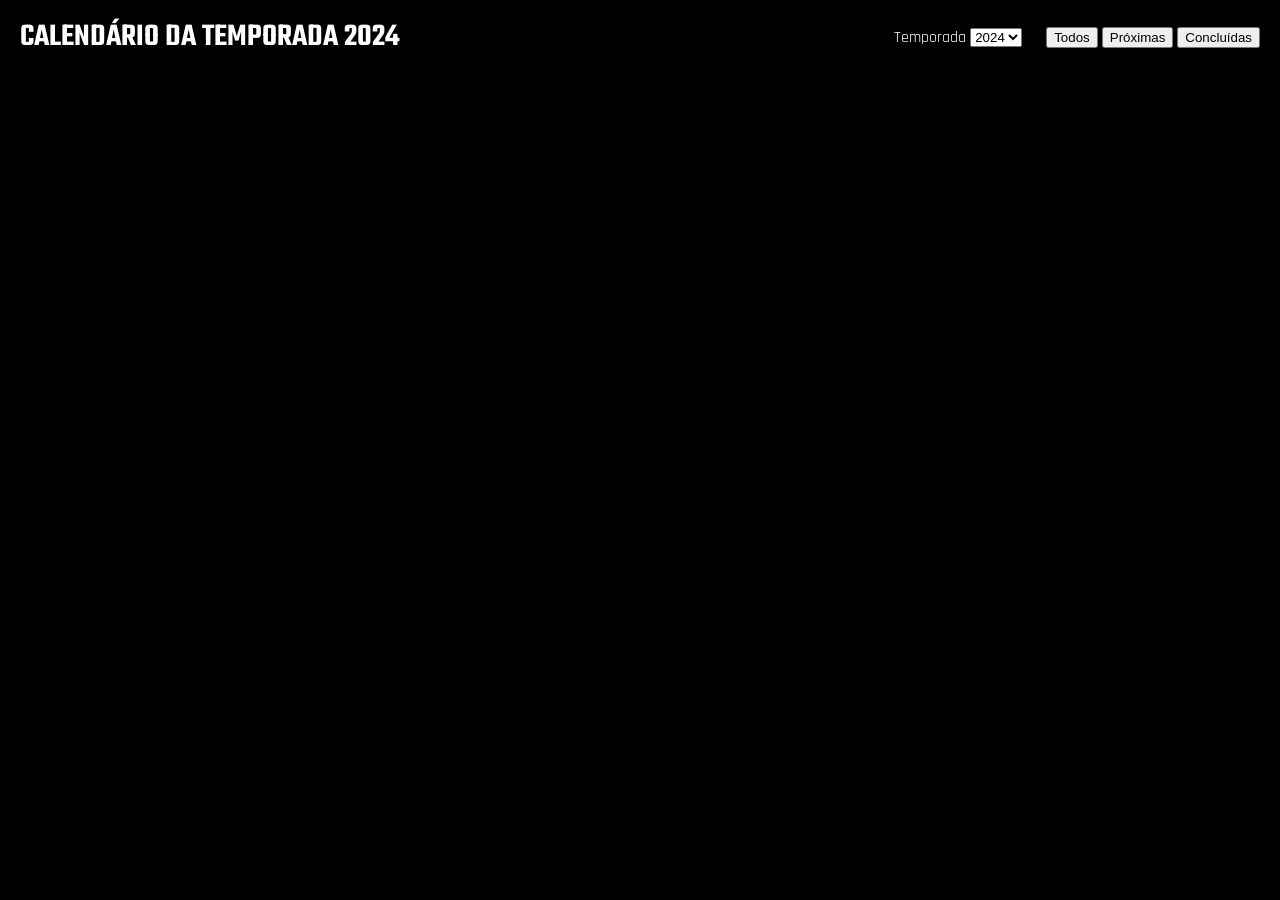
==== calendario.html @ 2d4ad7ca "adding calendar" ====
<!doctype html>
<html lang="pt-BR">
  <head>
    <meta charset="UTF-8" />
    <meta name="viewport" content="width=device-width, initial-scale=1.0" />
    <title>Calendário | Dashboard Fórmula 1</title>
    <link rel="stylesheet" href="style.css" />
  </head>

  <body>
    <main class="calendar-page">
      <header class="calendar-controls">
        <h1>Calendário da temporada <span>2024</span></h1>

        <div class="season-control">
          <label for="season-select">Temporada</label>

          <select id="season-select" name="season">
            <option value="2024">2024</option>
          </select>
        </div>

        <div class="calendar-filters" role="group" aria-label="Filtrar corridas">
          <button type="button" class="is-active" data-filter="all" aria-pressed="true">Todos</button>
          <button type="button" data-filter="upcoming" aria-pressed="false">Próximas</button>
          <button type="button" data-filter="completed" aria-pressed="false">Concluídas</button>
        </div>
      </header>
    </main>
  </body>
</html>
---- style.css ----
@import url('https://fonts.googleapis.com/css2?family=Rajdhani:wght@400;500;600;700&family=Teko:wght@500;600;700&display=swap');

*,
*::before,
*::after {
    box-sizing: border-box;
}

body {
    background-color: black;
    color: white;
    margin: 0;
    font-family: "Rajdhani", sans-serif;
}

.header {
    display: flex;

    align-items: center;
    min-height: 64px;
    padding: 8px 20px;
    border-bottom: 1px solid #24272d;
   
}

.menu-toggle {
    display: none;
    width: 44px;
    height: 44px;
    padding: 0;
    border: none;
    background: transparent;
    color: white;
    font-size: 28px;
    cursor: pointer;
}

.logo {
    width: 150px;
}

.menu  {
    display: flex;
    gap: 32px;
    margin-left: 60px;
    align-items: center;
}

.menu a {
    text-decoration: none;
    font-weight: 600;
    font-size: 20px;
    color: white;
}

.menu a:hover,
.menu .active {
    color: red;
}

.dashboard {
    display: grid;
    grid-template-columns: minmax(0, 7fr) minmax(0, 3fr);
    
    grid-template-areas: 
    "driver race"
    "performance standings"
    "recent-races quote";

    max-width: 1700px;
    margin: 20px auto;
    gap: 20px;
    align-items: start;
}


.driver {
    position: relative;
    grid-area: driver;

    display: grid;
    grid-template-columns: 
        minmax(0, 1fr)
        minmax(0, 1.2fr)
        minmax(240px, 0.6fr);
    grid-template-areas: 
        "photo summary team"
        "photo stats   team";
    gap: 20px;
    align-items: start;

    min-width: 0; 
    min-height: 400px;
    overflow: hidden;

    border-radius: 10px;
    border: 1px solid red;
}

.team {
    color: #afb4be;
    letter-spacing: 4px;
}

.driver h1 {
     margin: 0;
    line-height: .9;
}

.driver-name {
   
    font-size: 40px;
}

.driver-portrait {
    grid-area: photo;
    
    position: relative;
    align-self: stretch;
    min-width: 0;
    overflow: hidden;
}

.driver-photo {
   position: absolute;
   inset: 0;

   width: 100%;
   height: 100%;
   
   object-fit: cover;
   object-position: center top;
    
}

.driver-summary {
    grid-area: summary;
    min-width: 0;
    container-type: inline-size;
}

.driver-surname  {
    font-size: clamp(1rem, 15cqi, 4rem);
    overflow-wrap: anywhere;
    color: #ff1e2d;

}

.driver-info{
    display: flex;
    flex-direction: row;
    font-size: 13px;
    font-weight: bold;
    align-items: center;
    gap: 8px;
}

.pipe {
    color: #555555;
    font-size: 25px;
}


.driver-info img {
    width: 40px;
   
}

.driver-phrase {
    font-size: 13px;
    color: #9CA0A8;
}

/* Estrutura dos cards de estatísticas criada com auxílio de IA
   e posteriormente estudada e adaptada durante o desenvolvimento. */

/* Distribui os quatro cards em colunas com a mesma largura. */
.driver-stats {
   grid-area: stats;

   display: grid;
   grid-template-columns: repeat(4, minmax(0, 1fr));
   gap: 8px;

   min-width: 0;
   margin: 0;
}

.driver-stat {
    padding: 12px 8px 10px;
    border: 1px solid #24272d;
    border-radius: 6px;
    background: linear-gradient(145deg, #0c1218, #040608);
    text-align: center;
}

.driver-stat dt {
    color: #afb4be;
    font-size: 12px;
    font-weight: 600;
    line-height: 1;
}

/* Empilha o ícone e o número no centro de cada card. */
.driver-stat dd {
    display: flex;
    flex-direction: column;
    align-items: center;
    gap: 6px;
    margin: 8px 0 0;
    color: #f5f6f8;
    font-family: "Teko", sans-serif;
    font-size: 30px;
    font-weight: 600;
    line-height: 1;
}

.stat-icon {
    display: block;
    width: 24px;
    height: 24px;
}

.driver > .team-info {
    grid-area: team;
    min-width: 0;

    display: grid;
    gap: 16px;

    width: 100%;
    max-width: 250px;
    justify-self: center;
}

.team-logo {
    height: auto;
    width: 100%;

    border-bottom: 1px solid red;
    padding-bottom: 12px;
    
}

.team-name {
    font-size: 13px;
    display: grid;
    grid-template-columns: repeat(2, minmax(0, 1fr));
    align-items: start;
    gap: 20px 12px;
    
    justify-content: center;
}

.team-name p {
    color: lightgray;
}

.team-name p,
.team-name span {
    
    margin: 0;

}

.team-name span {
    text-align: right;
}

.driver,
.next-race {
    margin: 0;
}

.next-race {
    grid-area: race;
    
    border: 1px solid red;
    border-radius: 10px;
    
    height: 400px;
}

.next-race h1 {
    font-size: 20px;
    margin-left: 10px;
}

.next-race a {
    margin-right: 10px;
    
    color: #ff1e2d;
    text-decoration: none;
    font-weight: 500;
}

.next-race-header {
    display: grid;
    grid-template-columns: 1fr auto;
    align-items: center; 
}

.race-img {
    position: relative;
    height: 160px;
    overflow: hidden;
}

.race-img img {
    width: 100%;
    height: 100%;
    object-fit: cover;
}

.race-date {
    position: absolute;
    top: 16px;
    left: 16px;
    width: 56px;
    height: 60px;
    
    background-color: #eeeaf5;
    color: #101018;
    border-radius: 6px;

    display: flex;
    flex-direction: column;
    align-items: center;
    justify-content: center;
    gap: 2px;

    font-weight: 700;
    line-height: 1;
}

.race-day {
    font-size: 28px;
}

.race-month {
    font-size: 16px;
}

.race-info {
    position: absolute;
    left: 16px;
    right: 16px;
    bottom: 16px;
    
    text-shadow: 0 2px 4px rgba(0, 0, 0, 0.8);
}

.race-info h2 {
    margin: 0;
    font-size: 20px;
    font-weight: 700;
}

.race-info p {
    margin: 4px 0 0;
    font-size: 14px;
}

.race-countdown {
    padding: 20px 16px;
}

.countdown-title {
   margin: 0 0 10px;
   font-size: 14px;
}

.countdown-grid {
    display: grid;
    grid-template-columns: repeat(4, 1fr);
}

.countdown-item {
    display: flex;
    flex-direction: column;
    align-items: center;
    gap: 4px;
}

.countdown-item + .countdown-item {
    border-left: 2px solid #24272d;
}

.countdown-number {
    font-size: 28px;
    font-weight: 700;
    line-height: 1;
}

.countdown-unit {
    font-size: 12px;
    color: #afb4be;
}

.race-details-button {
    width: 100%;
    margin-top: 20px;
    padding: 12px;

    border: none;
    border-radius: 6px;
    background-color: #ed0b1b;

    

    cursor: pointer;
}

.race-details-button a {
    color: white;
    
    font-family: inherit;
    font-size: 12px;
    font-weight: 700;
}

.race-details-button:hover {
    background-color: #c90917;
}

.race-details-button:focus-visible {
    outline: 2px solid white;
    outline-offset: 5px;
}

.performance {
    grid-area: performance;
    
    margin: 0;
    
    width: auto;
    min-height: 200px;
    padding: 20px;

    border: 1px solid red;
    border-radius: 10px;
}

.performance h2 {
    margin: 0;
    font-size: 20px;
    font-weight: 700;
}

.chart-container {
    position: relative;
    flex: 1;
    min-width: 0;
    height: 130px;
    
}

.performance-content {
    display: flex;
    align-items: center;
    gap: 24px;
    margin-top: 20px;
}

.points-efficiency {
    width: 140px;
    flex-shrink: 0;
    text-align: center;
}

.points-efficiency strong {
    font-size: 28px;
}

.points-efficiency p {
    font-size: 14px;
    margin: 12px 0;
    color: #afb4be
}

.efficiency-ring {
    width: 110px;
    height: 110px;
    margin: 0 auto;
    border-radius: 50%;

    background: conic-gradient(
        #159b85 0% 87%,
        #173c36 87% 100%
    );

    display: flex;
    align-items: center;
    justify-content: center;
}

.efficiency-ring strong {
    width: 90px;
    height: 90px;
    border-radius: 50%;
    background-color: black;
    
    display: flex;
    align-items: center;
    justify-content: center;
}

.standings {
    grid-area: standings;
    min-width: 0;
    padding: 16px;
    border: 1px solid red;
    border-radius: 10px;
}

.standings h2 {
    margin: 0 0 14px;
    font-size: 20px;
}

.standings-table {
    width: 100%;
    border-collapse: collapse;
    font-size: 14px;
}

.standings-table th,
.standings-table td {
    padding: 8px 6px;
    text-align: left;
}

.standings-table th:first-child,
.standings-table td:first-child {
    text-align: center;
    width: 50px;
}

.standings-table th:last-child,
.standings-table td:last-child {
    text-align: right;
    width: 70px;
}

.standings-table caption {
    position: absolute;
    width: 1px;
    height: 1px;
    padding: 0;
    margin: -1px;
    overflow: hidden;
    clip: rect(0, 0, 0, 0);
    white-space: nowrap;
    border: 0;
}

.standings-table tbody tr + tr {
    border-top: 1px solid #1f1f1f;
}

.standings-table tbody tr {
    transition: background-color 0.2s ease;
}

.standings-table tbody tr:hover {
    background-color: #151515;
}

.standings-table tbody th {
    font-weight: 600;
}

.standings-table tbody td:nth-child(3) {
    color: #a8a8a8;
}

.standings-table tbody td:last-child {
    font-weight: 700;
}

.standings-table thead th {
    padding-bottom: 10px;
    border-bottom: 1px solid #3a3a3a;
    font-size: 12px;
    font-weight: 600;
    color: #b5b5b5;
    text-transform: uppercase;
    letter-spacing: 0.5px;
}

.recent-races {
    grid-area: recent-races;
    padding: 20px;
    border: 1px solid red;
    border-radius: 10px;
}

.recent-races-header {
    display: flex;
    align-items: center;
    justify-content: space-between;
    gap: 16px;
    margin-bottom: 16px;
}

.recent-races-header h2 {
    margin: 0;
    font-size: 20px;
}

.recent-races-header a {
    color: #ff1e2d;
    text-decoration: none;
    font-weight: 600;
    font-size: 14px;
}

.recent-races-list {
    display: grid;
    grid-template-columns: repeat(4, minmax(0, 1fr));
    gap: 16px;
}

.race-card {
    min-width: 0;
    overflow: hidden;

    border: 1px solid #24272d;
    border-radius: 8px;
    background-color: #080808;
}

.race-card > img {
    width: 100%;
    height: 160px;
    object-fit: cover;
}

.race-card-content {
    padding: 14px 12px 12px;
}

.race-round {
    margin-bottom: 8px;

    color: #afb4be;
    font-size: 12px;
    font-weight: 600;
}

.race-card-title {
    display: flex;
    align-items: center;
    gap: 9px;
}

.race-card-title img {
    width: 24px;
    height: 16px;
    object-fit: cover;
}

.race-card-title h3 {
    margin: 0;
    font-size: 16px;
}

.race-card-content > p {
    margin: 6px 0 12px;
    color: #afb4be;
    font-size: 13px;
}

.race-card-footer {
    display: flex;
    align-items: center;
    justify-content: space-between;
    margin-top: 12px;
}

.race-card-footer strong {
    display: inline-flex;
    align-items: center;
    justify-content: center;
    
    min-width: 36px;
    height: 28px;

    padding: 0 8px;

    border: 1px solid #ff1e2d;
    border-radius: 4px;

    font-size: 14px;
    font-weight: 700;
}

.quote {
    display: flex;
    
    grid-area: quote;
    min-height: 280px;
    padding: 24px;

    align-items: flex-end;

    border: 1px solid red;
    border-radius: 10px;

    background:
        linear-gradient(
            rgba(0, 0, 0, 0.25),
            rgba(0, 0, 0, 0.85)
        ),
        url("assets/imagens/quote-bg.png") 70% 20% / cover no-repeat;
    
    overflow: hidden;

}

.quote-content {
    max-width: 320px;
}

.quote-mark {
    width: 28px;
    height: auto;
    margin-bottom: 6px;
}

.quote-content p {
    margin: 8px 0 16px;
    font-size: 24px;
    font-weight: 600;
    line-height: 1.25;
}

.quote-content strong {
    color: #afb4be;
    font-size: 14px;
    letter-spacing: 1px;
}

.footer {
    display: flex;
    align-items: center;
    flex-wrap: wrap;
    gap: 24px;

    max-width: 1700px;
    margin: 20px auto;
    padding: 24px 20px;

    border-top: 1px solid #24272d;
}

.footer-brand {
    display: flex;
    align-items: center;
    gap: 16px;
}

.footer-brand img {
    width: 90px;
}

.footer-brand div {
    display: flex;
    flex-direction: column;
}

.footer-brand strong {
    font-size: 14px;
}

.footer-brand span {
    color: #afb4be;
    font-size: 12px;
}

.footer-tagline {
    margin: 0;
    margin-left: auto;

    color: #afb4be;
    font-size: 16px;
    font-weight: 600;
}

.calendar-page {
    max-width: 1700px;
    margin: 20px auto;
    padding: 0 20px;
}

.calendar-controls {
    display: grid;
    grid-template-columns: minmax(0, 1fr) auto auto;
    align-items: center;
    gap: 24px;
}

.calendar-controls h1 {
    margin: 0;
    font-family: "Teko", sans-serif;
    font-size: 32px;
    font-weight: 600;
    line-height: 1.1;
    text-transform: uppercase;
}


@media (max-width: 1400px) {
      .dashboard{
        grid-template-columns: minmax(0,1fr);

        grid-template-areas:
         "driver"
         "race"
         "performance"
         "standings"
         "recent-races";

         margin: 12px;
         gap: 16px;
    }

    .quote {
        display: none;
    }
}

@media (min-width: 1101px) {
    .driver-info {
        font-size: 16px;
    }
    
    .driver-phrase {
        font-size: 16px;
        line-height: 1.5;
        margin-top: 12px;
    }

    .team-name {
        font-size: 15px;
        line-height: 1.4;
    }

    .driver > .team-info {
        padding: 16px;
    }
}

@media (max-width: 1100px) {

    .driver {
        grid-template-columns: minmax(0, 1fr) minmax(0,1fr);

        grid-template-areas: 
            "photo summary"
            "stats stats"
            "team team";
    }
    
    .driver > .team-info {
        max-width: none;
        grid-template-columns: minmax(0, 1fr) minmax(0, 2fr);
        align-items: center;
        padding: 12px;
        border-top: 1px solid #24272d;
    }

    .team-logo {
        max-width: 160px;
        justify-self: center;
        border-bottom: none;
        padding-bottom: 0;
    }

    .team-name {
        min-width: 0;
        gap: 12px 8px;
    }

    .header {
        display: grid;
        grid-template-columns: 44px minmax(0, 1fr) 44px;
        
        gap: 8px;
        padding: 8px 12px;
    }

    .menu-toggle {
        display: grid;
        place-items: center;
    }

    .header .logo {
        justify-self: center;
        max-width: 100%;
        height: auto;
    }

    .menu {
        display: none;
        grid-column: 1 / -1;
        margin-left: 0;
        padding: 12px 0;
        flex-direction: column;
        align-items: stretch;
        gap: 4px;
    }

    .menu.is-open {
        display: flex;
    }

    .menu a {
        padding: 12px;
    }

    .recent-races-list {
        display: grid;
        grid-template-columns: repeat(2, minmax(0, 1fr));
        gap: 16px;
    }
}

@media (max-width: 600px) {
     .driver-stats {
        position: relative;
        z-index: 2;
        margin-top: -24px;
        padding: 0 12px;
    }
    
    .next-race {
        height: auto;
    }

    .performance-content {
        flex-direction: column;
        align-items: stretch;
    }

    .chart-container {
        flex: none;
        width: 100%;
        height: 180px;
    }

    .points-efficiency {
        display: flex;
        width: 100%;
        align-items: center;
        justify-content: center;
        gap: 16px;
    }

    .points-efficiency p {
        max-width: 160px;
        margin: 0;
        text-align: left;
    }

    .efficiency-ring {
        flex-shrink: 0;
        margin: 0;
    }

    .recent-races-list {
        grid-template-columns: 1fr;
    }

    .recent-races {
        padding: 12px;
    }

    .race-card > img {
        height: 140px;
    }

    .footer-tagline {
        flex-basis: 100%;
        margin-left: 0;
}
    
}
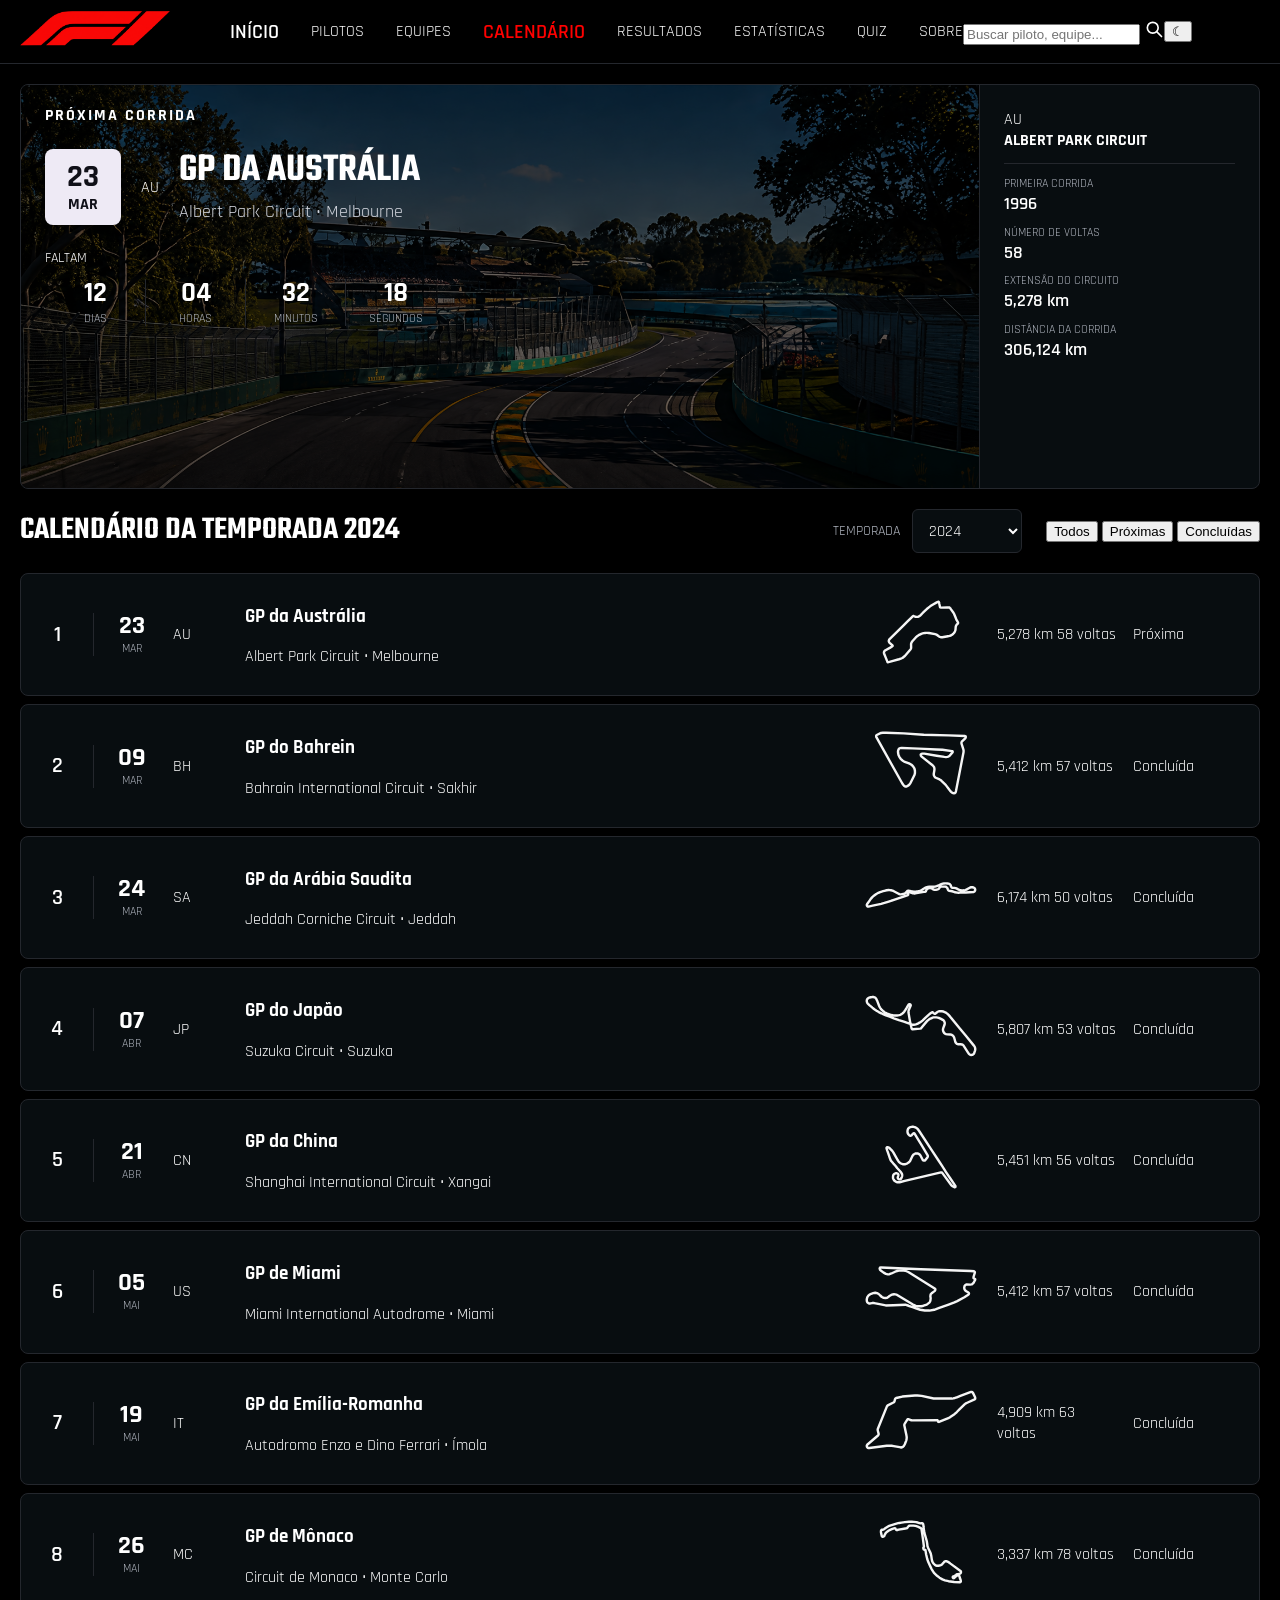
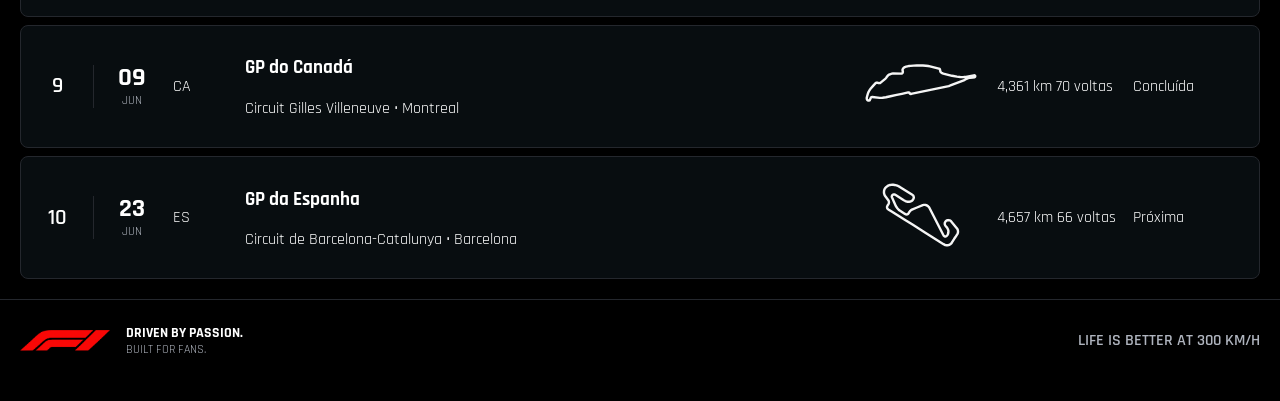
==== commit 3d00f3e5: "improving calendar" ====
--- a/calendario.html
+++ b/calendario.html
@@ -8,9 +8,43 @@
   </head>
 
   <body>
+    <header class="header">
+      <button class="menu-toggle" type="button" aria-label="Abrir menu" aria-expanded="false" aria-controls="main-menu">
+        <span aria-hidden="true">☰</span>
+      </button>
+
+      <a class="brand-link" href="index.html" aria-label="Página inicial">
+        <img class="logo" src="assets/imagens/f1-logo-vermelha.png" alt="Fórmula 1" />
+      </a>
+
+      <nav class="menu" id="main-menu" aria-label="Navegação principal">
+        <a href="index.html">INÍCIO</a>
+        <span class="menu-placeholder" aria-disabled="true">PILOTOS</span>
+        <span class="menu-placeholder" aria-disabled="true">EQUIPES</span>
+        <a href="calendario.html" class="active" aria-current="page">CALENDÁRIO</a>
+        <span class="menu-placeholder" aria-disabled="true">RESULTADOS</span>
+        <span class="menu-placeholder" aria-disabled="true">ESTATÍSTICAS</span>
+        <span class="menu-placeholder" aria-disabled="true">QUIZ</span>
+        <span class="menu-placeholder" aria-disabled="true">SOBRE</span>
+      </nav>
+
+      <!-- Busca e tema serão conectados na etapa de JavaScript. -->
+      <div class="header-search">
+        <input type="search" id="site-search" name="q" placeholder="Buscar piloto, equipe..." aria-label="Buscar piloto ou equipe" />
+        <svg class="header-search-icon" xmlns="http://www.w3.org/2000/svg" width="20" height="20" viewBox="0 0 24 24" fill="none" aria-hidden="true" focusable="false">
+          <circle cx="10.5" cy="10.5" r="6.5" stroke="currentColor" stroke-width="2" />
+          <path d="M15.5 15.5L21 21" stroke="currentColor" stroke-width="2" stroke-linecap="round" />
+        </svg>
+      </div>
+
+      <button class="theme-toggle" type="button" aria-label="Alternar tema" aria-pressed="false">
+        <span aria-hidden="true">&#9790;</span>
+      </button>
+    </header>
+
     <main class="calendar-page">
       <header class="calendar-controls">
-        <h1>Calendário da temporada <span>2024</span></h1>
+        <h1>Calendário <span class="calendar-title-prefix">da temporada</span> <span class="calendar-title-year">2024</span></h1>
 
         <div class="season-control">
           <label for="season-select">Temporada</label>
@@ -26,6 +60,382 @@
           <button type="button" data-filter="completed" aria-pressed="false">Concluídas</button>
         </div>
       </header>
+
+      <section class="calendar-next-race" aria-labelledby="next-race-title">
+        <h2 id="next-race-title">Próxima corrida</h2>
+
+        <div class="calendar-next-race-content">
+          <img
+            class="calendar-race-image"
+            src="assets/imagens/gp-australia.png"
+            alt="Circuito de Albert Park, em Melbourne"
+          />
+
+          <div class="calendar-race-summary">
+            <div class="calendar-race-heading">
+              <div class="calendar-race-date">
+                <span class="calendar-race-day">23</span>
+                <span class="calendar-race-month">MAR</span>
+              </div>
+
+              <span class="calendar-race-flag" role="img" aria-label="Austrália">AU</span>
+
+              <div class="calendar-race-info">
+                <h3>GP da Austrália</h3>
+                <p>Albert Park Circuit • Melbourne</p>
+              </div>
+            </div>
+
+            <div class="calendar-countdown">
+              <p class="calendar-countdown-title">Faltam</p>
+
+              <div class="calendar-countdown-grid">
+                <div class="calendar-countdown-item">
+                  <span class="calendar-countdown-number" data-unit="days">12</span>
+                  <span class="calendar-countdown-unit">Dias</span>
+                </div>
+
+                <div class="calendar-countdown-item">
+                  <span class="calendar-countdown-number" data-unit="hours">04</span>
+                  <span class="calendar-countdown-unit">Horas</span>
+                </div>
+
+                <div class="calendar-countdown-item">
+                  <span class="calendar-countdown-number" data-unit="minutes">32</span>
+                  <span class="calendar-countdown-unit">Minutos</span>
+                </div>
+
+                <div class="calendar-countdown-item">
+                  <span class="calendar-countdown-number" data-unit="seconds">18</span>
+                  <span class="calendar-countdown-unit">Segundos</span>
+                </div>
+              </div>
+            </div>
+          </div>
+
+          <img class="calendar-featured-track" src="assets/tracks/australia-albert-park.svg" alt="Traçado do circuito de Albert Park" width="220" height="132" />
+        </div>
+
+        <div class="calendar-circuit-info">
+          <div class="calendar-circuit-heading">
+            <span class="calendar-circuit-flag" role="img" aria-label="Austrália">AU</span>
+            <h3>Albert Park Circuit</h3>
+          </div>
+
+          <dl class="calendar-circuit-stats">
+            <div>
+              <dt>Primeira corrida</dt>
+              <dd>1996</dd>
+            </div>
+
+            <div>
+              <dt>Número de voltas</dt>
+              <dd>58</dd>
+            </div>
+
+            <div>
+              <dt>Extensão do circuito</dt>
+              <dd>5,278 km</dd>
+            </div>
+
+            <div>
+              <dt>Distância da corrida</dt>
+              <dd>306,124 km</dd>
+            </div>
+          </dl>
+        </div>
+      </section>
+
+      <!-- Dados demonstrativos do layout: datas e estados ainda serão validados. -->
+      <ol class="calendar-race-list" role="list" aria-label="Etapas da temporada">
+        <li class="calendar-event is-next" data-status="upcoming">
+          <span class="calendar-event-round" aria-hidden="true">1</span>
+
+          <div class="calendar-event-date">
+            <span class="calendar-event-day">23</span>
+            <span class="calendar-event-month">MAR</span>
+          </div>
+
+          <span class="calendar-event-flag" role="img" aria-label="Austrália">AU</span>
+
+          <div class="calendar-event-info">
+            <h3>GP da Austrália</h3>
+            <p>Albert Park Circuit • Melbourne</p>
+          </div>
+
+          <div class="calendar-event-track">
+            <img src="assets/tracks/australia-albert-park.svg" alt="Traçado de Albert Park Circuit" width="120" height="72" loading="lazy" />
+          </div>
+
+          <div class="calendar-event-stats">
+            <span>5,278 km</span>
+            <span>58 voltas</span>
+          </div>
+
+          <span class="calendar-event-status">Próxima</span>
+        </li>
+
+        <li class="calendar-event" data-status="completed">
+          <span class="calendar-event-round" aria-hidden="true">2</span>
+
+          <div class="calendar-event-date">
+            <span class="calendar-event-day">09</span>
+            <span class="calendar-event-month">MAR</span>
+          </div>
+
+          <span class="calendar-event-flag" role="img" aria-label="Bahrein">BH</span>
+
+          <div class="calendar-event-info">
+            <h3>GP do Bahrein</h3>
+            <p>Bahrain International Circuit • Sakhir</p>
+          </div>
+
+          <div class="calendar-event-track">
+            <img src="assets/tracks/bahrein-sakhir.svg" alt="Traçado de Bahrain International Circuit" width="120" height="72" loading="lazy" />
+          </div>
+
+          <div class="calendar-event-stats">
+            <span>5,412 km</span>
+            <span>57 voltas</span>
+          </div>
+
+          <span class="calendar-event-status">Concluída</span>
+        </li>
+
+        <li class="calendar-event" data-status="completed">
+          <span class="calendar-event-round" aria-hidden="true">3</span>
+
+          <div class="calendar-event-date">
+            <span class="calendar-event-day">24</span>
+            <span class="calendar-event-month">MAR</span>
+          </div>
+
+          <span class="calendar-event-flag" role="img" aria-label="Arábia Saudita">SA</span>
+
+          <div class="calendar-event-info">
+            <h3>GP da Arábia Saudita</h3>
+            <p>Jeddah Corniche Circuit • Jeddah</p>
+          </div>
+
+          <div class="calendar-event-track">
+            <img src="assets/tracks/arabia-saudita-jeddah.svg" alt="Traçado de Jeddah Corniche Circuit" width="120" height="72" loading="lazy" />
+          </div>
+
+          <div class="calendar-event-stats">
+            <span>6,174 km</span>
+            <span>50 voltas</span>
+          </div>
+
+          <span class="calendar-event-status">Concluída</span>
+        </li>
+
+        <li class="calendar-event" data-status="completed">
+          <span class="calendar-event-round" aria-hidden="true">4</span>
+
+          <div class="calendar-event-date">
+            <span class="calendar-event-day">07</span>
+            <span class="calendar-event-month">ABR</span>
+          </div>
+
+          <span class="calendar-event-flag" role="img" aria-label="Japão">JP</span>
+
+          <div class="calendar-event-info">
+            <h3>GP do Japão</h3>
+            <p>Suzuka Circuit • Suzuka</p>
+          </div>
+
+          <div class="calendar-event-track">
+            <img src="assets/tracks/japao-suzuka.svg" alt="Traçado de Suzuka Circuit" width="120" height="72" loading="lazy" />
+          </div>
+
+          <div class="calendar-event-stats">
+            <span>5,807 km</span>
+            <span>53 voltas</span>
+          </div>
+
+          <span class="calendar-event-status">Concluída</span>
+        </li>
+
+        <li class="calendar-event" data-status="completed">
+          <span class="calendar-event-round" aria-hidden="true">5</span>
+
+          <div class="calendar-event-date">
+            <span class="calendar-event-day">21</span>
+            <span class="calendar-event-month">ABR</span>
+          </div>
+
+          <span class="calendar-event-flag" role="img" aria-label="China">CN</span>
+
+          <div class="calendar-event-info">
+            <h3>GP da China</h3>
+            <p>Shanghai International Circuit • Xangai</p>
+          </div>
+
+          <div class="calendar-event-track">
+            <img src="assets/tracks/china-shanghai.svg" alt="Traçado de Shanghai International Circuit" width="120" height="72" loading="lazy" />
+          </div>
+
+          <div class="calendar-event-stats">
+            <span>5,451 km</span>
+            <span>56 voltas</span>
+          </div>
+
+          <span class="calendar-event-status">Concluída</span>
+        </li>
+
+        <li class="calendar-event" data-status="completed">
+          <span class="calendar-event-round" aria-hidden="true">6</span>
+
+          <div class="calendar-event-date">
+            <span class="calendar-event-day">05</span>
+            <span class="calendar-event-month">MAI</span>
+          </div>
+
+          <span class="calendar-event-flag" role="img" aria-label="Estados Unidos">US</span>
+
+          <div class="calendar-event-info">
+            <h3>GP de Miami</h3>
+            <p>Miami International Autodrome • Miami</p>
+          </div>
+
+          <div class="calendar-event-track">
+            <img src="assets/tracks/miami.svg" alt="Traçado de Miami International Autodrome" width="120" height="72" loading="lazy" />
+          </div>
+
+          <div class="calendar-event-stats">
+            <span>5,412 km</span>
+            <span>57 voltas</span>
+          </div>
+
+          <span class="calendar-event-status">Concluída</span>
+        </li>
+
+        <li class="calendar-event" data-status="completed">
+          <span class="calendar-event-round" aria-hidden="true">7</span>
+
+          <div class="calendar-event-date">
+            <span class="calendar-event-day">19</span>
+            <span class="calendar-event-month">MAI</span>
+          </div>
+
+          <span class="calendar-event-flag" role="img" aria-label="Itália">IT</span>
+
+          <div class="calendar-event-info">
+            <h3>GP da Emília-Romanha</h3>
+            <p>Autodromo Enzo e Dino Ferrari • Ímola</p>
+          </div>
+
+          <div class="calendar-event-track">
+            <img src="assets/tracks/emilia-romanha-imola.svg" alt="Traçado de Autodromo Enzo e Dino Ferrari" width="120" height="72" loading="lazy" />
+          </div>
+
+          <div class="calendar-event-stats">
+            <span>4,909 km</span>
+            <span>63 voltas</span>
+          </div>
+
+          <span class="calendar-event-status">Concluída</span>
+        </li>
+
+        <li class="calendar-event" data-status="completed">
+          <span class="calendar-event-round" aria-hidden="true">8</span>
+
+          <div class="calendar-event-date">
+            <span class="calendar-event-day">26</span>
+            <span class="calendar-event-month">MAI</span>
+          </div>
+
+          <span class="calendar-event-flag" role="img" aria-label="Mônaco">MC</span>
+
+          <div class="calendar-event-info">
+            <h3>GP de Mônaco</h3>
+            <p>Circuit de Monaco • Monte Carlo</p>
+          </div>
+
+          <div class="calendar-event-track">
+            <img src="assets/tracks/monaco.svg" alt="Traçado de Circuit de Monaco" width="120" height="72" loading="lazy" />
+          </div>
+
+          <div class="calendar-event-stats">
+            <span>3,337 km</span>
+            <span>78 voltas</span>
+          </div>
+
+          <span class="calendar-event-status">Concluída</span>
+        </li>
+
+        <li class="calendar-event" data-status="completed">
+          <span class="calendar-event-round" aria-hidden="true">9</span>
+
+          <div class="calendar-event-date">
+            <span class="calendar-event-day">09</span>
+            <span class="calendar-event-month">JUN</span>
+          </div>
+
+          <span class="calendar-event-flag" role="img" aria-label="Canadá">CA</span>
+
+          <div class="calendar-event-info">
+            <h3>GP do Canadá</h3>
+            <p>Circuit Gilles Villeneuve • Montreal</p>
+          </div>
+
+          <div class="calendar-event-track">
+            <img src="assets/tracks/canada-montreal.svg" alt="Traçado de Circuit Gilles Villeneuve" width="120" height="72" loading="lazy" />
+          </div>
+
+          <div class="calendar-event-stats">
+            <span>4,361 km</span>
+            <span>70 voltas</span>
+          </div>
+
+          <span class="calendar-event-status">Concluída</span>
+        </li>
+
+        <li class="calendar-event" data-status="upcoming">
+          <span class="calendar-event-round" aria-hidden="true">10</span>
+
+          <div class="calendar-event-date">
+            <span class="calendar-event-day">23</span>
+            <span class="calendar-event-month">JUN</span>
+          </div>
+
+          <span class="calendar-event-flag" role="img" aria-label="Espanha">ES</span>
+
+          <div class="calendar-event-info">
+            <h3>GP da Espanha</h3>
+            <p>Circuit de Barcelona-Catalunya • Barcelona</p>
+          </div>
+
+          <div class="calendar-event-track">
+            <img src="assets/tracks/espanha-barcelona-catalunya.svg" alt="Traçado de Circuit de Barcelona-Catalunya" width="120" height="72" loading="lazy" />
+          </div>
+
+          <div class="calendar-event-stats">
+            <span>4,657 km</span>
+            <span>66 voltas</span>
+          </div>
+
+          <span class="calendar-event-status">Próxima</span>
+        </li>
+      </ol>
     </main>
+
+    <footer class="footer">
+        <div class="footer-brand">
+            <img
+                src="assets/imagens/f1-logo-vermelha.png"
+                alt="Logo Fórmula 1"
+            />
+
+            <div>
+                <strong>DRIVEN BY PASSION.</strong>
+                <span>BUILT FOR FANS.</span>
+            </div>
+        </div>
+
+        <p class="footer-tagline">LIFE IS BETTER AT 300 KM/H</p>
+    </footer>
+
+    <!-- O script específico desta página será conectado na etapa de JavaScript. -->
   </body>
 </html>
--- a/style.css
+++ b/style.css
@@ -788,12 +788,21 @@
 }
 
 .calendar-page {
+    display: grid;
+    grid-template-columns: minmax(0, 1fr);
+    grid-template-areas:
+        "race"
+        "controls"
+        "events";
+
+    gap: 20px;
     max-width: 1700px;
     margin: 20px auto;
     padding: 0 20px;
 }
 
 .calendar-controls {
+    grid-area: controls;
     display: grid;
     grid-template-columns: minmax(0, 1fr) auto auto;
     align-items: center;
@@ -809,6 +818,260 @@
     text-transform: uppercase;
 }
 
+.season-control {
+    display: flex;
+    align-items: center;
+    gap: 12px;
+}
+
+.season-control label {
+    color: #afb4be;
+    font-size: 14px;
+    text-transform: uppercase;
+}
+
+.season-control select {
+    min-width: 110px;
+    min-height: 44px;
+    padding: 8px 12px;
+
+    border: 1px solid #24272d;
+    border-radius: 6px;
+    background-color: #080d10;
+    color: white;
+
+    font: inherit;
+    color-scheme: dark;
+}
+
+.season-control select:focus-visible {
+    outline: 2px solid #ff1e2d;
+    outline-offset: 3px;
+}
+
+.calendar-next-race {
+    display: grid;
+    grid-template-columns: minmax(0, 1fr) 280px;
+    grid-template-areas: "preview circuit";
+
+    grid-area: race;
+    border: 1px solid #24272d;
+    border-radius: 8px;
+    background-color: #080d10;
+    overflow: hidden;
+}
+
+.calendar-race-image {
+    position: absolute;
+    inset: 0;
+
+    width: 100%;
+    height: 100%;
+    object-fit: cover;
+    filter: brightness(0.45);
+}
+
+.calendar-next-race-content {
+    grid-area: preview;
+    
+    position: relative;
+    min-height: 240px;
+    padding: 64px 24px 24px;
+}
+
+.calendar-next-race > h2 {
+    grid-area: preview;
+    align-self: start;
+    z-index: 1;
+
+    margin: 0;
+    padding: 20px 24px;
+    font-size: 16px;
+    letter-spacing: 2px;
+    text-transform: uppercase;
+}
+
+.calendar-circuit-info {
+    grid-area: circuit;
+    min-width: 0;
+    padding: 24px;
+    border-left: 1px solid #24272d;
+}
+
+.calendar-race-summary {
+    position: relative;
+    z-index: 1;
+}
+
+.calendar-race-heading {
+    display: flex;
+    align-items: center;
+    gap: 20px;
+}
+
+.calendar-race-date {
+    display: flex;
+    flex-direction: column;
+    align-items: center;
+    justify-content: center;
+    gap: 4px;
+
+    width: 76px;
+    min-height: 76px;
+    flex-shrink: 0;
+
+    border-radius: 8px;
+    background-color: #eeeaf5;
+    color: #101018;
+
+    font-weight: 700;
+    line-height: 1;
+}
+
+.calendar-race-day {
+    font-size: 32px;
+}
+
+.calendar-race-month {
+    font-size: 16px;
+}
+
+.calendar-race-info {
+    min-width: 0;
+}
+
+.calendar-race-info h3 {
+    margin: 0;
+    font-family: "Teko", sans-serif;
+    font-size: 40px;
+    font-weight: 600;
+    line-height: 1.1;
+    text-transform: uppercase;
+}
+
+.calendar-race-info p {
+    margin: 6px 0 0;
+    font-size: 18px;
+    line-height: 1.4;
+    color: #d2d5dd;
+}
+
+.calendar-countdown {
+    margin-top: 24px;
+    max-width: 400px;
+}
+
+.calendar-countdown-title {
+    margin: 0 0 12px;
+    font-size: 14px;
+    text-transform: uppercase;
+}
+
+.calendar-countdown-grid {
+    display: grid;
+    grid-template-columns: repeat(4, minmax(0, 1fr));
+}
+
+.calendar-countdown-item {
+    display: flex;
+    flex-direction: column;
+    align-items: center;
+    gap: 4px;
+}
+
+.calendar-countdown-item + .calendar-countdown-item {
+    border-left: 1px solid #24272d;
+}
+
+.calendar-countdown-number {
+    font-size: 28px;
+    font-weight: 700;
+    line-height: 1;
+}
+
+.calendar-countdown-unit {
+    font-size: 12px;
+    color: #afb4be;
+    text-transform: uppercase;
+}
+
+.calendar-circuit-info h3 {
+    margin: 0 0 12px;
+    padding-bottom: 12px;
+    border-bottom: 1px solid #24272d;
+
+    font-size: 16px;
+    font-weight: 700;
+    text-transform: uppercase;
+}
+
+.calendar-circuit-stats {
+    display: grid;
+    gap: 10px;
+    margin: 0;
+}
+
+.calendar-circuit-stats dt {
+    color: #afb4be;
+    font-size: 12px;
+    text-transform: uppercase;
+}
+
+.calendar-circuit-stats dd {
+    margin: 2px 0 0;
+    font-size: 18px;
+    font-weight: 600;
+    line-height: 1.2;
+}
+
+.calendar-race-list {
+    grid-area: events;
+    display: grid;
+    gap: 8px;
+    margin: 0;
+    padding: 0;
+    list-style: none;
+}
+
+.calendar-event {
+    display: grid;
+    grid-template-columns: 40px 64px 56px minmax(0, 1fr) 120px 120px 110px;
+    align-items: center;
+    gap: 16px;
+    padding: 12px 16px;
+
+    border: 1px solid #24272d;
+    border-radius: 8px;
+    background-color: #080d10;
+}
+
+.calendar-event-round {
+    text-align: center;
+    font-size: 22px;
+    font-weight: 600;
+}
+
+.calendar-event-date {
+    display: flex;
+    flex-direction: column;
+    align-items: center;
+    gap: 2px;
+
+    padding-left: 12px;
+    border-left: 1px solid #24272d;
+}
+
+.calendar-event-day {
+    font-size: 26px;
+    font-weight: 700;
+    line-height: 1;
+}
+
+.calendar-event-month {
+    font-size: 12px;
+    color: #afb4be;
+    text-transform: uppercase;
+}
 
 @media (max-width: 1400px) {
       .dashboard{
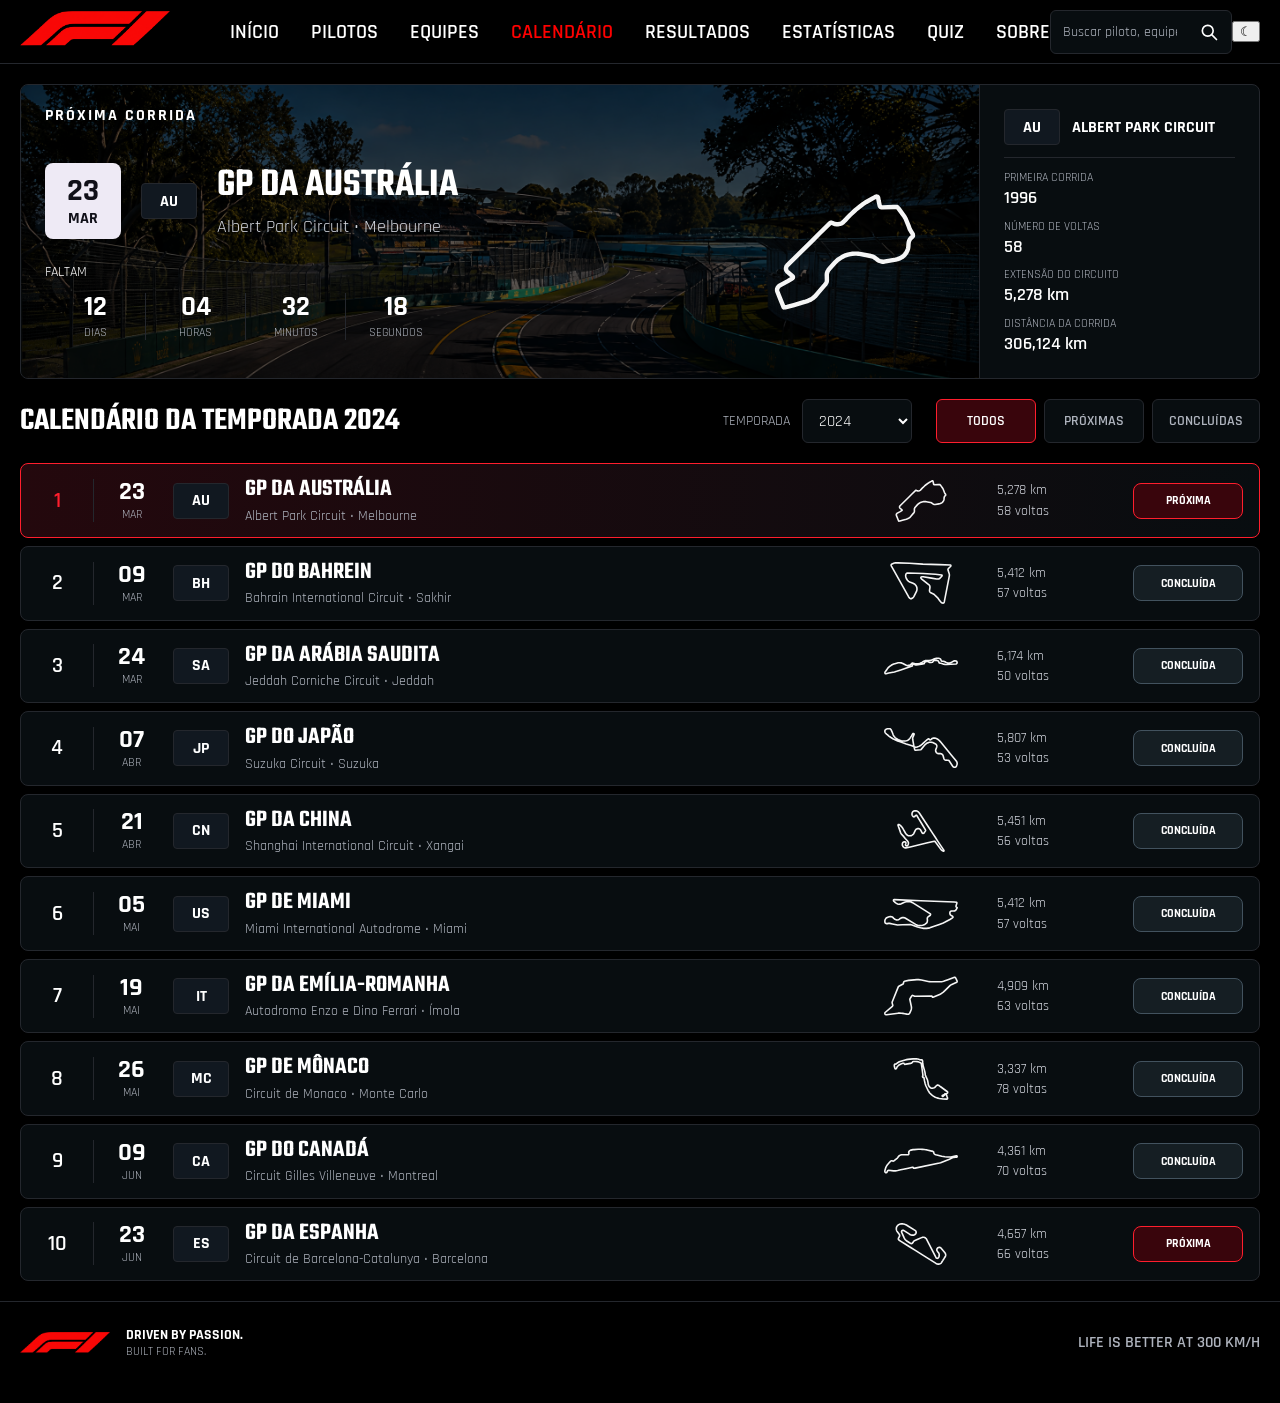
==== commit ae350cd1: "finishing calendar and adding menu functions" ====
--- a/calendario.html
+++ b/calendario.html
@@ -19,13 +19,13 @@
 
       <nav class="menu" id="main-menu" aria-label="Navegação principal">
         <a href="index.html">INÍCIO</a>
-        <span class="menu-placeholder" aria-disabled="true">PILOTOS</span>
-        <span class="menu-placeholder" aria-disabled="true">EQUIPES</span>
+        <a href="pilotos.html">PILOTOS</a>
+        <a href="equipes.html">EQUIPES</a>
         <a href="calendario.html" class="active" aria-current="page">CALENDÁRIO</a>
-        <span class="menu-placeholder" aria-disabled="true">RESULTADOS</span>
-        <span class="menu-placeholder" aria-disabled="true">ESTATÍSTICAS</span>
-        <span class="menu-placeholder" aria-disabled="true">QUIZ</span>
-        <span class="menu-placeholder" aria-disabled="true">SOBRE</span>
+        <a href="resultados.html">RESULTADOS</a>
+        <a href="estatisticas.html">ESTATÍSTICAS</a>
+        <a href="quiz.html">QUIZ</a>
+        <a href="sobre.html">SOBRE</a>
       </nav>
 
       <!-- Busca e tema serão conectados na etapa de JavaScript. -->
@@ -436,6 +436,6 @@
         <p class="footer-tagline">LIFE IS BETTER AT 300 KM/H</p>
     </footer>
 
-    <!-- O script específico desta página será conectado na etapa de JavaScript. -->
+    <script src="script.js" defer></script>
   </body>
 </html>
--- a/style.css
+++ b/style.css
@@ -46,11 +46,21 @@
     align-items: center;
 }
 
-.menu a {
+.menu a,
+.menu .menu-placeholder {
     text-decoration: none;
     font-weight: 600;
     font-size: 20px;
     color: white;
+}
+
+.menu .menu-placeholder {
+    color: white
+}
+
+.menu a:focus-visible {
+    outline: 2px solid white;
+    outline-offset: 4px;
 }
 
 .menu a:hover,
@@ -873,7 +883,11 @@
 
 .calendar-next-race-content {
     grid-area: preview;
-    
+    display: grid;
+    grid-template-columns: minmax(0, 1fr) 220px;
+    align-items: center;
+    gap: 24px;
+
     position: relative;
     min-height: 240px;
     padding: 64px 24px 24px;
@@ -995,16 +1009,6 @@
     text-transform: uppercase;
 }
 
-.calendar-circuit-info h3 {
-    margin: 0 0 12px;
-    padding-bottom: 12px;
-    border-bottom: 1px solid #24272d;
-
-    font-size: 16px;
-    font-weight: 700;
-    text-transform: uppercase;
-}
-
 .calendar-circuit-stats {
     display: grid;
     gap: 10px;
@@ -1071,6 +1075,203 @@
     font-size: 12px;
     color: #afb4be;
     text-transform: uppercase;
+}
+
+.calendar-event-flag,
+.calendar-race-flag,
+.calendar-circuit-flag {
+    display: grid;
+    place-items: center;
+    width: 56px;
+    min-height: 36px;
+    flex-shrink: 0;
+
+    border: 1px solid #24272d;
+    border-radius: 4px;
+    background-color: #111820;
+    font-weight: 700;
+}
+
+.calendar-event-info {
+    min-width: 0;
+    overflow-wrap: anywhere;
+}
+
+.calendar-event-info h3 {
+    margin: 0;
+    font-family: "Teko", sans-serif;
+    font-size: 24px;
+    font-weight: 600;
+    line-height: 1.1;
+    text-transform: uppercase;
+}
+
+.calendar-event-info p {
+    margin: 4px 0 0;
+    font-size: 14px;
+    line-height: 1.3;
+    color: #afb4be;
+}
+
+.calendar-event-track {
+    display: grid;
+    place-items: center;
+}
+
+.calendar-event-track img {
+    display: block;
+    width: 100%;
+    height: 48px;
+    object-fit: contain;
+}
+
+.calendar-event-stats {
+    display: flex;
+    flex-direction: column;
+    gap: 2px;
+
+    font-size: 14px;
+    line-height: 1.3;
+    color: #d2d5dd;
+}
+
+.calendar-event-status {
+    display: grid;
+    place-items: center;
+    min-height: 36px;
+    padding: 6px 10px;
+
+    border: 1px solid #42525e;
+    border-radius: 8px;
+    background-color: #151e23;
+    color: white;
+
+    font-size: 12px;
+    font-weight: 700;
+    text-align: center;
+    text-transform: uppercase;
+}
+
+.calendar-event[data-status="upcoming"] .calendar-event-status {
+    border-color: #ff1e2d;
+    background-color: #39050c;
+}
+
+.calendar-event.is-next {
+    border-color: #ff1e2d;
+    background: linear-gradient(90deg, #24080d, #080d10);
+}
+
+.calendar-event.is-next .calendar-event-round {
+    color: #ff1e2d;
+}
+
+.calendar-filters {
+    display: flex;
+    gap: 8px;
+}
+
+.calendar-filters button {
+    min-width: 100px;
+    min-height: 44px;
+    padding: 8px 16px;
+
+    border: 1px solid #24272d;
+    border-radius: 6px;
+    background-color: #080d10;
+    color: #afb4be;
+
+    font: inherit;
+    font-size: 14px;
+    font-weight: 600;
+    text-transform: uppercase;
+
+    cursor: pointer;
+}
+
+.calendar-filters button[aria-pressed="true"] {
+    border-color: #ff1e2d;
+    background-color: #39050c;
+    color: white;
+}
+
+.calendar-filters button:hover {
+    border-color: #ff1e2d;
+    color: white;
+}
+
+.calendar-filters button:focus-visible {
+    outline: 2px solid white;
+    outline-offset: 3px;
+}
+
+.calendar-featured-track {
+    position: relative;
+    z-index: 1;
+
+    display: block;
+    width: 100%;
+    height: auto;
+}
+
+.calendar-circuit-heading {
+    display: flex;
+    align-items: center;
+    gap: 12px;
+
+    margin-bottom: 12px;
+    padding-bottom: 12px;
+    border-bottom: 1px solid #24272d;
+}
+
+.calendar-circuit-info h3 {
+    min-width: 0;
+    margin: 0;
+
+    font-size: 16px;
+    font-weight: 700;
+    text-transform: uppercase;
+    overflow-wrap: anywhere;
+}
+
+.header-search {
+    display: flex;
+    align-items: center;
+    gap: 8px;
+    flex: 0 1 260px;
+    min-width: 160px;
+    min-height: 44px;
+    margin-left: auto;
+    padding: 8px 12px;
+
+    border: 1px solid #24272d;
+    border-radius: 6px;
+    background-color: #080d10;
+}
+
+.header-search input {
+    min-width: 0;
+    width: 100%;
+    padding: 0;
+
+    border: none;
+    background: transparent;
+    color: white;
+    font: inherit;
+    font-size: 14px;
+}
+
+.header-search input::placeholder {
+    color: #afb4be;
+}
+
+.header-search-icon {
+    flex-shrink: 0;
+}
+
+.header-search:focus-within {
+    outline: 2px solid white;
+    outline-offset: 3px;
 }
 
 @media (max-width: 1400px) {
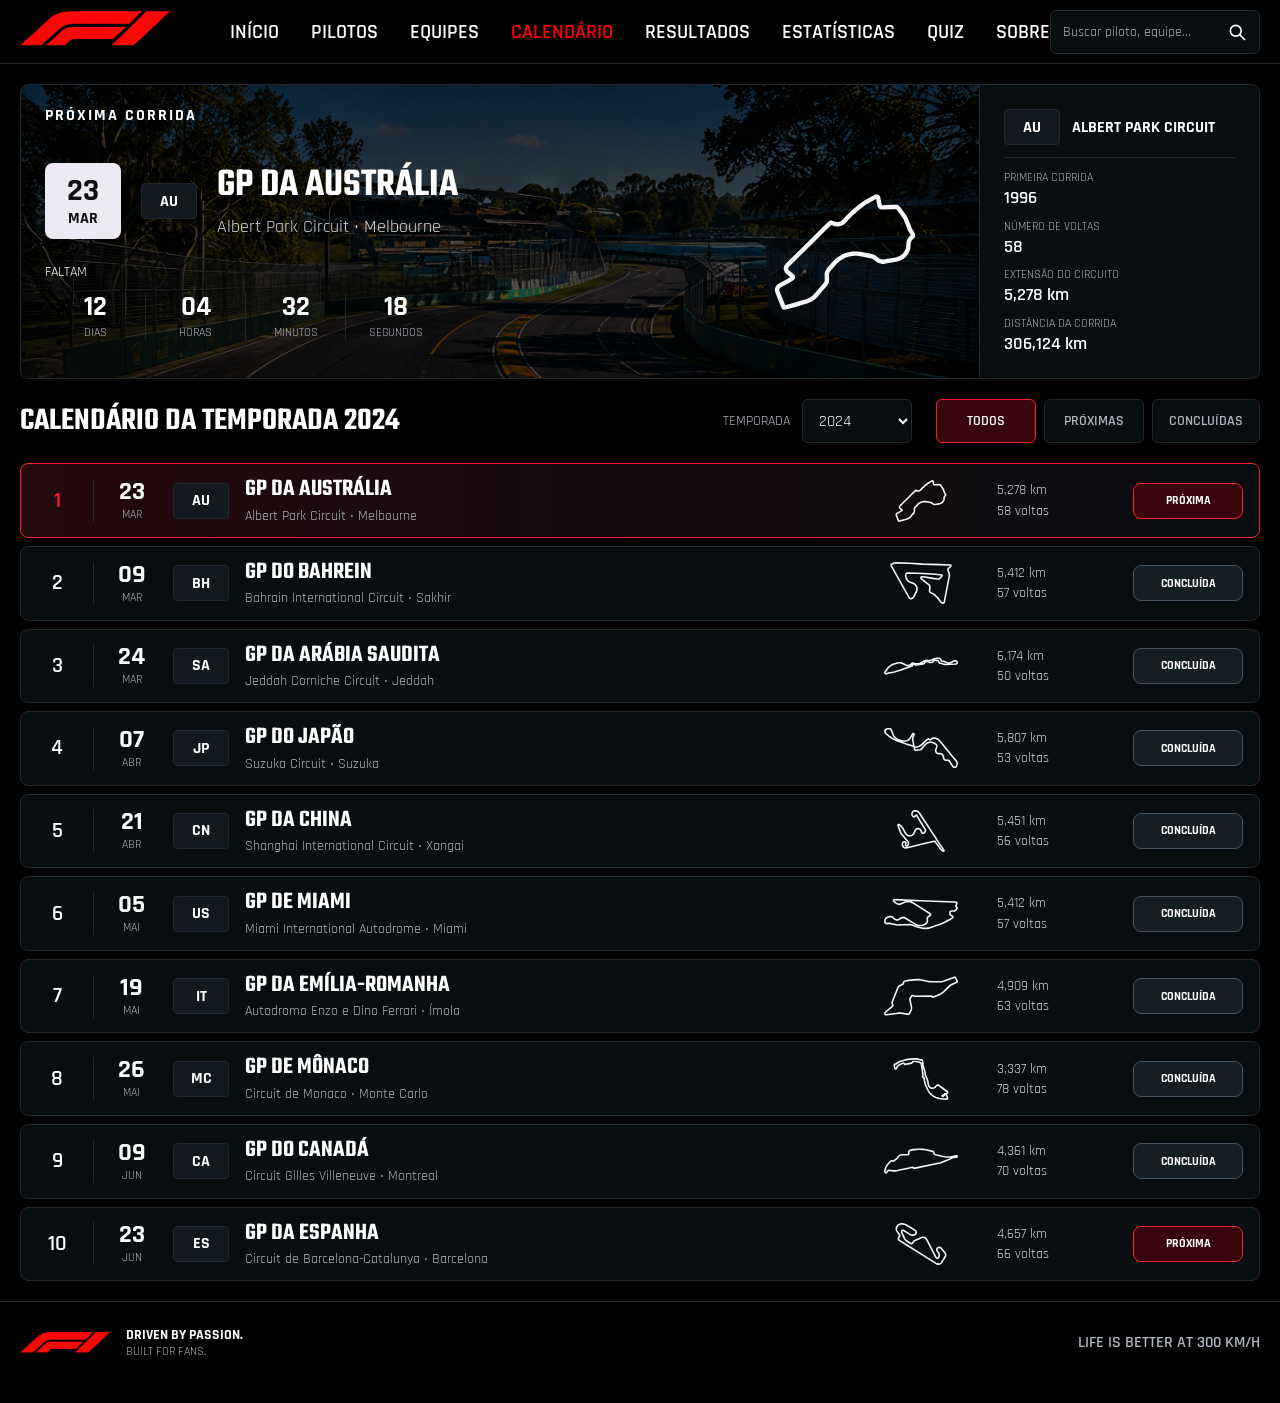
==== commit 19336b34: "container quality fixes" ====
--- a/calendario.html
+++ b/calendario.html
@@ -28,7 +28,7 @@
         <a href="sobre.html">SOBRE</a>
       </nav>
 
-      <!-- Busca e tema serão conectados na etapa de JavaScript. -->
+      <!-- A busca será conectada na etapa de JavaScript. -->
       <div class="header-search">
         <input type="search" id="site-search" name="q" placeholder="Buscar piloto, equipe..." aria-label="Buscar piloto ou equipe" />
         <svg class="header-search-icon" xmlns="http://www.w3.org/2000/svg" width="20" height="20" viewBox="0 0 24 24" fill="none" aria-hidden="true" focusable="false">
@@ -37,9 +37,6 @@
         </svg>
       </div>
 
-      <button class="theme-toggle" type="button" aria-label="Alternar tema" aria-pressed="false">
-        <span aria-hidden="true">&#9790;</span>
-      </button>
     </header>
 
     <main class="calendar-page">
--- a/style.css
+++ b/style.css
@@ -518,6 +518,7 @@
 .standings {
     grid-area: standings;
     min-width: 0;
+    height: 259px;
     padding: 16px;
     border: 1px solid red;
     border-radius: 10px;
@@ -536,7 +537,7 @@
 
 .standings-table th,
 .standings-table td {
-    padding: 8px 6px;
+    padding: 6px 6px;
     text-align: left;
 }
 
@@ -709,7 +710,7 @@
     display: flex;
     
     grid-area: quote;
-    min-height: 280px;
+    min-height: 382px;
     padding: 24px;
 
     align-items: flex-end;
@@ -1274,8 +1275,25 @@
     outline-offset: 3px;
 }
 
+@media (max-width: 1700px) {
+.dashboard {
+    grid-template-columns: minmax(0, 7fr) minmax(0, 3fr);
+    
+    grid-template-areas: 
+    "driver race"
+    "performance standings"
+    "recent-races quote";
+
+    max-width: 1500px;
+    margin: 20px auto;
+    gap: 20px;
+    align-items: start;
+}
+}
+
+
 @media (max-width: 1400px) {
-      .dashboard{
+      .dashboard {
         grid-template-columns: minmax(0,1fr);
 
         grid-template-areas:
@@ -1318,7 +1336,7 @@
 @media (max-width: 1100px) {
 
     .driver {
-        grid-template-columns: minmax(0, 1fr) minmax(0,1fr);
+        grid-template-columns: minmax(0, 1fr) minmax(0, 1fr);
 
         grid-template-areas: 
             "photo summary"
@@ -1355,15 +1373,27 @@
     }
 
     .menu-toggle {
-        display: grid;
-        place-items: center;
-    }
+    grid-column: 1;
+    grid-row: 1;
+    display: grid;
+    place-items: center;
+}
+
+    .header > .brand-link,
+    .header > .logo {
+    grid-column: 2;
+    grid-row: 1;
+    justify-self: center;
+    min-width: 0;
+}
 
     .header .logo {
-        justify-self: center;
-        max-width: 100%;
-        height: auto;
-    }
+    display: block;
+    max-width: 100%;
+    height: auto;
+}
+
+    
 
     .menu {
         display: none;
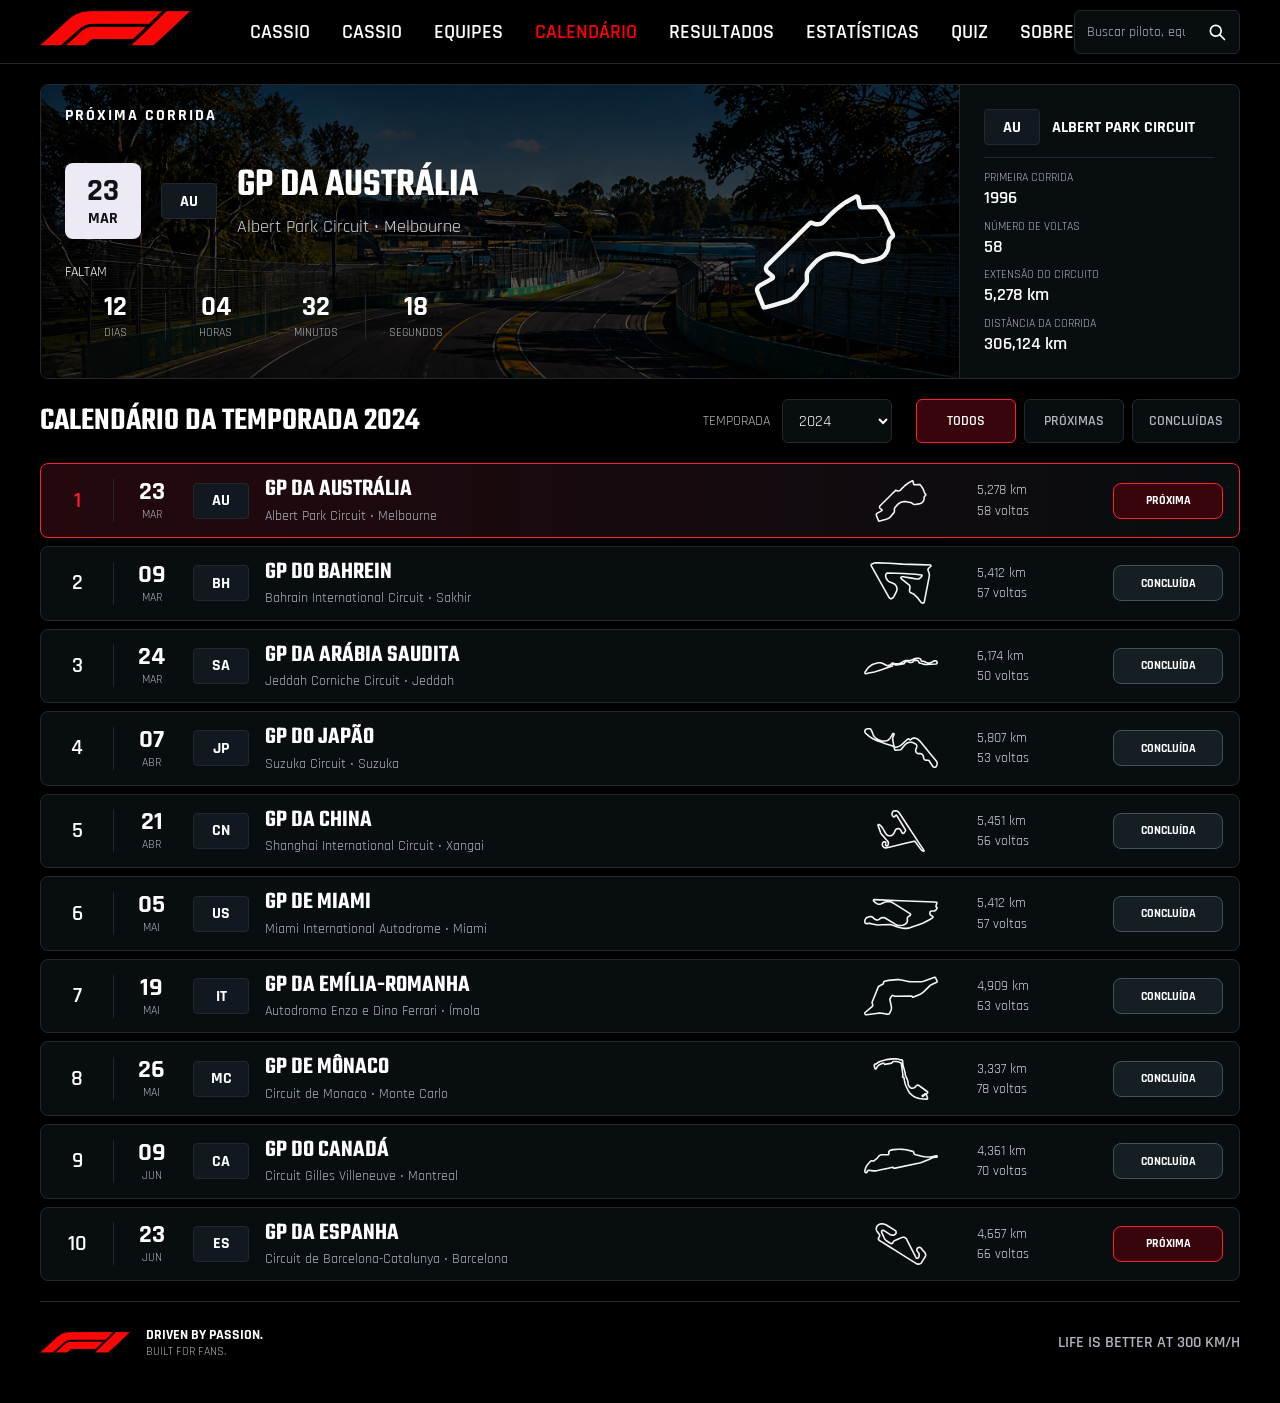
==== commit a6002d89: "Update calendario.html" ====
--- a/calendario.html
+++ b/calendario.html
@@ -18,8 +18,8 @@
       </a>
 
       <nav class="menu" id="main-menu" aria-label="Navegação principal">
-        <a href="index.html">INÍCIO</a>
-        <a href="pilotos.html">PILOTOS</a>
+        <a href="index.html">CASSIO</a>
+        <a href="pilotos.html">CASSIO</a>
         <a href="equipes.html">EQUIPES</a>
         <a href="calendario.html" class="active" aria-current="page">CALENDÁRIO</a>
         <a href="resultados.html">RESULTADOS</a>
--- a/style.css
+++ b/style.css
@@ -13,12 +13,21 @@
     font-family: "Rajdhani", sans-serif;
 }
 
+.dashboard,
+.calendar-page,
+.page-content,
+.footer {
+    width: calc(100% - 80px);
+    max-width: 1800px;
+    margin: 20px auto;
+}
+
 .header {
     display: flex;
 
     align-items: center;
     min-height: 64px;
-    padding: 8px 20px;
+    padding: 8px max(40px, calc((100% - 1800px) / 2));
     border-bottom: 1px solid #24272d;
    
 }
@@ -77,8 +86,6 @@
     "performance standings"
     "recent-races quote";
 
-    max-width: 1700px;
-    margin: 20px auto;
     gap: 20px;
     align-items: start;
 }
@@ -758,9 +765,7 @@
     flex-wrap: wrap;
     gap: 24px;
 
-    max-width: 1700px;
-    margin: 20px auto;
-    padding: 24px 20px;
+    padding: 24px 0;
 
     border-top: 1px solid #24272d;
 }
@@ -807,9 +812,6 @@
         "events";
 
     gap: 20px;
-    max-width: 1700px;
-    margin: 20px auto;
-    padding: 0 20px;
 }
 
 .calendar-controls {
@@ -1275,23 +1277,6 @@
     outline-offset: 3px;
 }
 
-@media (max-width: 1700px) {
-.dashboard {
-    grid-template-columns: minmax(0, 7fr) minmax(0, 3fr);
-    
-    grid-template-areas: 
-    "driver race"
-    "performance standings"
-    "recent-races quote";
-
-    max-width: 1500px;
-    margin: 20px auto;
-    gap: 20px;
-    align-items: start;
-}
-}
-
-
 @media (max-width: 1400px) {
       .dashboard {
         grid-template-columns: minmax(0,1fr);
@@ -1303,7 +1288,7 @@
          "standings"
          "recent-races";
 
-         margin: 12px;
+         margin-block: 12px;
          gap: 16px;
     }
 
@@ -1334,6 +1319,13 @@
 }
 
 @media (max-width: 1100px) {
+
+    .dashboard,
+    .calendar-page,
+    .page-content,
+    .footer {
+        width: calc(100% - 40px);
+    }
 
     .driver {
         grid-template-columns: minmax(0, 1fr) minmax(0, 1fr);
@@ -1369,7 +1361,7 @@
         grid-template-columns: 44px minmax(0, 1fr) 44px;
         
         gap: 8px;
-        padding: 8px 12px;
+        padding: 8px 20px;
     }
 
     .menu-toggle {
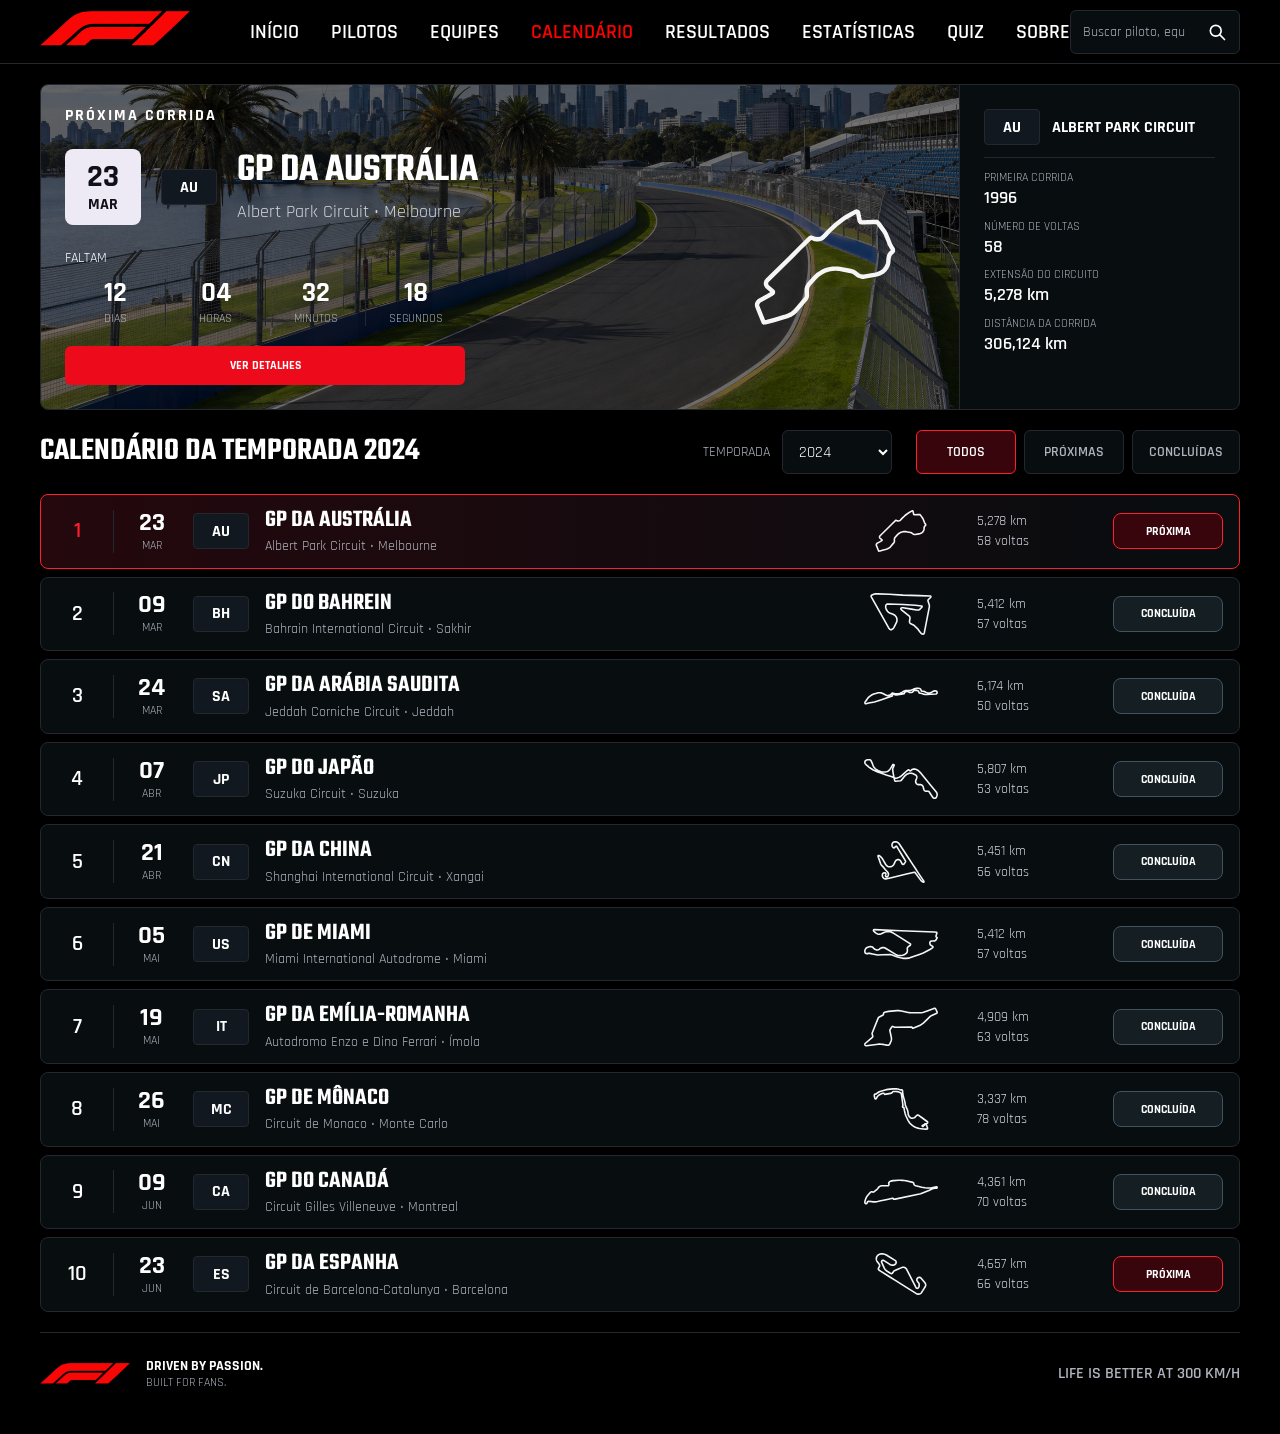
==== commit 5a9b6c07: "adding race details" ====
--- a/calendario.html
+++ b/calendario.html
@@ -7,7 +7,7 @@
     <link rel="stylesheet" href="style.css" />
   </head>
 
-  <body>
+  <body class="calendar-view">
     <header class="header">
       <button class="menu-toggle" type="button" aria-label="Abrir menu" aria-expanded="false" aria-controls="main-menu">
         <span aria-hidden="true">☰</span>
@@ -18,8 +18,8 @@
       </a>
 
       <nav class="menu" id="main-menu" aria-label="Navegação principal">
-        <a href="index.html">CASSIO</a>
-        <a href="pilotos.html">CASSIO</a>
+        <a href="index.html">INÍCIO</a>
+        <a href="pilotos.html">PILOTOS</a>
         <a href="equipes.html">EQUIPES</a>
         <a href="calendario.html" class="active" aria-current="page">CALENDÁRIO</a>
         <a href="resultados.html">RESULTADOS</a>
@@ -108,6 +108,8 @@
                 </div>
               </div>
             </div>
+
+            <a class="race-details-button" href="corrida.html">VER DETALHES</a>
           </div>
 
           <img class="calendar-featured-track" src="assets/tracks/australia-albert-park.svg" alt="Traçado do circuito de Albert Park" width="220" height="132" />
--- a/style.css
+++ b/style.css
@@ -1,5 +1,7 @@
+/* 01. Fontes */
 @import url('https://fonts.googleapis.com/css2?family=Rajdhani:wght@400;500;600;700&family=Teko:wght@500;600;700&display=swap');
 
+/* 02. Base e modelo de caixa */
 *,
 *::before,
 *::after {
@@ -13,6 +15,7 @@
     font-family: "Rajdhani", sans-serif;
 }
 
+/* 03. Contêineres e margens compartilhados */
 .dashboard,
 .calendar-page,
 .page-content,
@@ -22,6 +25,7 @@
     margin: 20px auto;
 }
 
+/* 04. Cabeçalho e navegação */
 .header {
     display: flex;
 
@@ -29,7 +33,6 @@
     min-height: 64px;
     padding: 8px max(40px, calc((100% - 1800px) / 2));
     border-bottom: 1px solid #24272d;
-   
 }
 
 .menu-toggle {
@@ -48,7 +51,7 @@
     width: 150px;
 }
 
-.menu  {
+.menu {
     display: flex;
     gap: 32px;
     margin-left: 60px;
@@ -77,36 +80,37 @@
     color: red;
 }
 
+/* 05. Grid do dashboard */
 .dashboard {
     display: grid;
     grid-template-columns: minmax(0, 7fr) minmax(0, 3fr);
-    
-    grid-template-areas: 
-    "driver race"
-    "performance standings"
-    "recent-races quote";
+
+    grid-template-areas:
+        "driver race"
+        "performance standings"
+        "recent-races quote";
 
     gap: 20px;
     align-items: start;
 }
 
-
+/* 06. Piloto em destaque */
 .driver {
     position: relative;
     grid-area: driver;
 
     display: grid;
-    grid-template-columns: 
+    grid-template-columns:
         minmax(0, 1fr)
         minmax(0, 1.2fr)
         minmax(240px, 0.6fr);
-    grid-template-areas: 
+    grid-template-areas:
         "photo summary team"
         "photo stats   team";
     gap: 20px;
     align-items: start;
 
-    min-width: 0; 
+    min-width: 0;
     min-height: 400px;
     overflow: hidden;
 
@@ -120,18 +124,17 @@
 }
 
 .driver h1 {
-     margin: 0;
+    margin: 0;
     line-height: .9;
 }
 
 .driver-name {
-   
     font-size: 40px;
 }
 
 .driver-portrait {
     grid-area: photo;
-    
+
     position: relative;
     align-self: stretch;
     min-width: 0;
@@ -139,15 +142,14 @@
 }
 
 .driver-photo {
-   position: absolute;
-   inset: 0;
-
-   width: 100%;
-   height: 100%;
-   
-   object-fit: cover;
-   object-position: center top;
-    
+    position: absolute;
+    inset: 0;
+
+    width: 100%;
+    height: 100%;
+
+    object-fit: cover;
+    object-position: center top;
 }
 
 .driver-summary {
@@ -156,14 +158,13 @@
     container-type: inline-size;
 }
 
-.driver-surname  {
+.driver-surname {
     font-size: clamp(1rem, 15cqi, 4rem);
     overflow-wrap: anywhere;
     color: #ff1e2d;
-
-}
-
-.driver-info{
+}
+
+.driver-info {
     display: flex;
     flex-direction: row;
     font-size: 13px;
@@ -177,10 +178,8 @@
     font-size: 25px;
 }
 
-
 .driver-info img {
     width: 40px;
-   
 }
 
 .driver-phrase {
@@ -193,14 +192,14 @@
 
 /* Distribui os quatro cards em colunas com a mesma largura. */
 .driver-stats {
-   grid-area: stats;
-
-   display: grid;
-   grid-template-columns: repeat(4, minmax(0, 1fr));
-   gap: 8px;
-
-   min-width: 0;
-   margin: 0;
+    grid-area: stats;
+
+    display: grid;
+    grid-template-columns: repeat(4, minmax(0, 1fr));
+    gap: 8px;
+
+    min-width: 0;
+    margin: 0;
 }
 
 .driver-stat {
@@ -238,6 +237,7 @@
     height: 24px;
 }
 
+/* 07. Informações da equipe */
 .driver > .team-info {
     grid-area: team;
     min-width: 0;
@@ -256,7 +256,6 @@
 
     border-bottom: 1px solid red;
     padding-bottom: 12px;
-    
 }
 
 .team-name {
@@ -265,7 +264,7 @@
     grid-template-columns: repeat(2, minmax(0, 1fr));
     align-items: start;
     gap: 20px 12px;
-    
+
     justify-content: center;
 }
 
@@ -275,15 +274,14 @@
 
 .team-name p,
 .team-name span {
-    
-    margin: 0;
-
+    margin: 0;
 }
 
 .team-name span {
     text-align: right;
 }
 
+/* 08. Próxima corrida no dashboard e botão de detalhes */
 .driver,
 .next-race {
     margin: 0;
@@ -291,10 +289,10 @@
 
 .next-race {
     grid-area: race;
-    
+
     border: 1px solid red;
     border-radius: 10px;
-    
+
     height: 400px;
 }
 
@@ -305,7 +303,7 @@
 
 .next-race a {
     margin-right: 10px;
-    
+
     color: #ff1e2d;
     text-decoration: none;
     font-weight: 500;
@@ -314,7 +312,7 @@
 .next-race-header {
     display: grid;
     grid-template-columns: 1fr auto;
-    align-items: center; 
+    align-items: center;
 }
 
 .race-img {
@@ -335,7 +333,7 @@
     left: 16px;
     width: 56px;
     height: 60px;
-    
+
     background-color: #eeeaf5;
     color: #101018;
     border-radius: 6px;
@@ -363,7 +361,7 @@
     left: 16px;
     right: 16px;
     bottom: 16px;
-    
+
     text-shadow: 0 2px 4px rgba(0, 0, 0, 0.8);
 }
 
@@ -383,8 +381,8 @@
 }
 
 .countdown-title {
-   margin: 0 0 10px;
-   font-size: 14px;
+    margin: 0 0 10px;
+    font-size: 14px;
 }
 
 .countdown-grid {
@@ -414,26 +412,25 @@
     color: #afb4be;
 }
 
-.race-details-button {
+.next-race .race-details-button,
+.calendar-next-race .race-details-button {
+    display: block;
     width: 100%;
     margin-top: 20px;
+    margin-right: 0;
     padding: 12px;
 
     border: none;
     border-radius: 6px;
     background-color: #ed0b1b;
-
-    
-
-    cursor: pointer;
-}
-
-.race-details-button a {
     color: white;
-    
     font-family: inherit;
     font-size: 12px;
     font-weight: 700;
+    text-align: center;
+    text-decoration: none;
+
+    cursor: pointer;
 }
 
 .race-details-button:hover {
@@ -445,11 +442,12 @@
     outline-offset: 5px;
 }
 
+/* 09. Desempenho na temporada */
 .performance {
     grid-area: performance;
-    
-    margin: 0;
-    
+
+    margin: 0;
+
     width: auto;
     min-height: 200px;
     padding: 20px;
@@ -469,7 +467,6 @@
     flex: 1;
     min-width: 0;
     height: 130px;
-    
 }
 
 .performance-content {
@@ -516,12 +513,13 @@
     height: 90px;
     border-radius: 50%;
     background-color: black;
-    
+
     display: flex;
     align-items: center;
     justify-content: center;
 }
 
+/* 10. Classificação de pilotos */
 .standings {
     grid-area: standings;
     min-width: 0;
@@ -606,6 +604,7 @@
     letter-spacing: 0.5px;
 }
 
+/* 11. Últimas corridas */
 .recent-races {
     grid-area: recent-races;
     padding: 20px;
@@ -626,13 +625,6 @@
     font-size: 20px;
 }
 
-.recent-races-header a {
-    color: #ff1e2d;
-    text-decoration: none;
-    font-weight: 600;
-    font-size: 14px;
-}
-
 .recent-races-list {
     display: grid;
     grid-template-columns: repeat(4, minmax(0, 1fr));
@@ -700,7 +692,7 @@
     display: inline-flex;
     align-items: center;
     justify-content: center;
-    
+
     min-width: 36px;
     height: 28px;
 
@@ -713,9 +705,10 @@
     font-weight: 700;
 }
 
+/* 12. Destaque visual e citação */
 .quote {
     display: flex;
-    
+
     grid-area: quote;
     min-height: 382px;
     padding: 24px;
@@ -731,9 +724,8 @@
             rgba(0, 0, 0, 0.85)
         ),
         url("assets/imagens/quote-bg.png") 70% 20% / cover no-repeat;
-    
+
     overflow: hidden;
-
 }
 
 .quote-content {
@@ -759,6 +751,7 @@
     letter-spacing: 1px;
 }
 
+/* 13. Rodapé */
 .footer {
     display: flex;
     align-items: center;
@@ -803,6 +796,7 @@
     font-weight: 600;
 }
 
+/* 14. Calendário: estrutura e controles */
 .calendar-page {
     display: grid;
     grid-template-columns: minmax(0, 1fr);
@@ -862,6 +856,7 @@
     outline-offset: 3px;
 }
 
+/* 15. Calendário: próxima corrida */
 .calendar-next-race {
     display: grid;
     grid-template-columns: minmax(0, 1fr) 280px;
@@ -973,9 +968,13 @@
     color: #d2d5dd;
 }
 
+.calendar-countdown,
+.calendar-next-race .race-details-button {
+    max-width: 400px;
+}
+
 .calendar-countdown {
     margin-top: 24px;
-    max-width: 400px;
 }
 
 .calendar-countdown-title {
@@ -1031,6 +1030,7 @@
     line-height: 1.2;
 }
 
+/* 16. Calendário: lista de GPs */
 .calendar-race-list {
     grid-area: events;
     display: grid;
@@ -1169,6 +1169,7 @@
     color: #ff1e2d;
 }
 
+/* 17. Calendário: filtros */
 .calendar-filters {
     display: flex;
     gap: 8px;
@@ -1208,6 +1209,7 @@
     outline-offset: 3px;
 }
 
+/* 18. Calendário: traçado e identificação do circuito */
 .calendar-featured-track {
     position: relative;
     z-index: 1;
@@ -1237,6 +1239,7 @@
     overflow-wrap: anywhere;
 }
 
+/* 19. Cabeçalho: campo de busca */
 .header-search {
     display: flex;
     align-items: center;
@@ -1277,19 +1280,349 @@
     outline-offset: 3px;
 }
 
+/* 20. Detalhes da corrida */
+.race-details-page {
+    display: grid;
+    gap: 28px;
+    padding-block: 8px 16px;
+}
+
+.race-details-page > *,
+.race-details-page figure,
+.race-details-page figure > *,
+.race-track-stats > div,
+.race-info-panel {
+    min-width: 0;
+}
+
+.race-breadcrumb {
+    display: flex;
+    flex-wrap: wrap;
+    align-items: center;
+    gap: 8px 12px;
+    font-size: 14px;
+    color: #afb4be;
+}
+
+.race-breadcrumb a,
+.race-page-actions a {
+    color: #d2d5dd;
+    text-decoration: none;
+}
+
+.race-breadcrumb a:hover,
+.race-page-actions a:hover {
+    color: #ff1e2d;
+}
+
+.race-details-page a:focus-visible {
+    outline: 2px solid white;
+    outline-offset: 5px;
+    border-radius: 3px;
+}
+
+.race-page-heading {
+    border-left: 4px solid #ed0b1b;
+    padding-left: 20px;
+}
+
+.race-eyebrow {
+    margin: 0 0 8px;
+    color: #ff4652;
+    font-size: 13px;
+    font-weight: 700;
+    letter-spacing: 2px;
+    text-transform: uppercase;
+}
+
+.race-eyebrow span,
+.race-circuit-map p span {
+    margin-inline: 8px;
+    color: #707985;
+}
+
+.race-page-heading h1 {
+    margin: 0;
+    font-family: "Teko", sans-serif;
+    font-size: clamp(42px, 4.5vw, 72px);
+    font-weight: 600;
+    line-height: 1;
+    text-transform: uppercase;
+}
+
+.race-location {
+    margin: 8px 0 0;
+    color: #afb4be;
+    font-size: 18px;
+    line-height: 1.5;
+}
+
+.race-section-title {
+    margin: 0;
+    font-family: "Teko", sans-serif;
+    font-size: 30px;
+    font-weight: 500;
+    line-height: 1.2;
+    text-transform: uppercase;
+}
+
+.race-circuit > .race-section-title {
+    margin-bottom: 14px;
+}
+
+.race-circuit-gallery {
+    display: grid;
+    grid-template-columns: minmax(0, 3fr) minmax(0, 2fr);
+    border: 1px solid #24272d;
+    border-radius: 10px;
+    overflow: hidden;
+    background-color: #080d10;
+}
+
+.race-circuit-gallery figure {
+    margin: 0;
+}
+
+.race-circuit-photo {
+    position: relative;
+    min-height: 320px;
+    background-color: #080d10;
+}
+
+.race-circuit-photo > img {
+    position: absolute;
+    inset: 0;
+    display: block;
+    width: 100%;
+    height: 100%;
+    object-fit: cover;
+}
+
+.race-circuit-photo::after {
+    content: "";
+    position: absolute;
+    inset: 0;
+    background: linear-gradient(180deg, transparent 35%, rgba(0, 0, 0, 0.9));
+    pointer-events: none;
+}
+
+.race-circuit-photo figcaption {
+    position: relative;
+    z-index: 1;
+    display: flex;
+    flex-direction: column;
+    justify-content: end;
+    min-height: 320px;
+    height: 100%;
+    padding: 28px;
+}
+
+.race-circuit-photo .race-eyebrow {
+    color: #ffffff;
+}
+
+.race-circuit-photo strong {
+    font-family: "Teko", sans-serif;
+    font-size: 36px;
+    font-weight: 500;
+    line-height: 1.1;
+}
+
+.race-circuit-map {
+    display: flex;
+    flex-direction: column;
+    align-items: center;
+    justify-content: center;
+    gap: 16px;
+    padding: 28px;
+    border-left: 1px solid #24272d;
+    background: radial-gradient(ellipse at center, #172126, #080d10 75%);
+}
+
+.race-circuit-map figcaption {
+    align-self: start;
+    color: #afb4be;
+    font-size: 13px;
+    font-weight: 600;
+    letter-spacing: 2px;
+    text-transform: uppercase;
+}
+
+.race-circuit-map img {
+    display: block;
+    width: 100%;
+    max-width: 340px;
+    height: auto;
+}
+
+.race-circuit-map p {
+    margin: 0;
+    color: #afb4be;
+    font-size: 14px;
+    text-align: center;
+}
+
+.race-track-stats {
+    display: grid;
+    grid-template-columns: repeat(4, minmax(0, 1fr));
+    gap: 16px;
+    margin: 16px 0 0;
+}
+
+.race-track-stats > div {
+    padding: 20px 24px;
+    border: 1px solid #24272d;
+    border-radius: 8px;
+    background-color: #080d10;
+}
+
+.race-track-stats dt {
+    color: #afb4be;
+    font-size: 13px;
+    font-weight: 600;
+    line-height: 1.4;
+    text-transform: uppercase;
+}
+
+.race-track-stats dd {
+    margin: 10px 0 0;
+    font-family: "Teko", sans-serif;
+    font-size: 40px;
+    font-weight: 500;
+    line-height: 1;
+}
+
+.race-track-stats dd span {
+    font-family: "Rajdhani", sans-serif;
+    font-size: 16px;
+    font-weight: 500;
+    color: #afb4be;
+}
+
+.race-weekend-grid {
+    display: grid;
+    grid-template-columns: minmax(0, 5fr) minmax(0, 4fr);
+    gap: 20px;
+}
+
+.race-info-panel {
+    padding: 24px;
+    border: 1px solid #24272d;
+    border-radius: 10px;
+    background-color: #080d10;
+}
+
+.race-panel-description {
+    margin: 12px 0 20px;
+    color: #afb4be;
+    line-height: 1.5;
+}
+
+.race-session-list {
+    margin: 0;
+}
+
+.race-session-list > div {
+    display: flex;
+    flex-wrap: wrap;
+    align-items: center;
+    justify-content: space-between;
+    gap: 8px 24px;
+    padding-block: 14px;
+    border-top: 1px solid #24272d;
+}
+
+.race-session-list dt {
+    font-size: 18px;
+    font-weight: 600;
+}
+
+.race-session-list dd {
+    margin: 0;
+    color: #afb4be;
+    font-size: 14px;
+}
+
+.race-results-panel {
+    display: flex;
+    flex-direction: column;
+}
+
+.race-results-empty {
+    display: flex;
+    flex: 1;
+    flex-direction: column;
+    align-items: center;
+    justify-content: center;
+    padding-block: 24px;
+    text-align: center;
+}
+
+.race-results-empty svg {
+    flex-shrink: 0;
+    color: #ff4652;
+}
+
+.race-results-empty h3 {
+    margin: 16px 0 8px;
+    font-size: 20px;
+    font-weight: 600;
+}
+
+.race-results-empty p {
+    margin: 0;
+    max-width: 36ch;
+    color: #afb4be;
+    line-height: 1.5;
+}
+
+.race-page-actions {
+    display: flex;
+    flex-wrap: wrap;
+    align-items: center;
+    justify-content: space-between;
+    gap: 12px 24px;
+    font-size: 16px;
+    font-weight: 600;
+}
+
+.race-page-actions a {
+    display: inline-flex;
+    align-items: center;
+    justify-content: center;
+    gap: 12px;
+    min-height: 44px;
+    padding: 10px 0;
+}
+
+.race-page-actions .race-back-link {
+    padding-inline: 18px;
+    border: 1px solid #ed0b1b;
+    border-radius: 6px;
+    background-color: #ed0b1b;
+    color: white;
+}
+
+.race-page-actions .race-back-link:hover {
+    border-color: #c90917;
+    background-color: #c90917;
+}
+
+/* Responsividade: todas as media queries abaixo */
+/* 21. Responsividade: dashboard até 1400 px */
 @media (max-width: 1400px) {
-      .dashboard {
+    .dashboard {
         grid-template-columns: minmax(0,1fr);
 
         grid-template-areas:
-         "driver"
-         "race"
-         "performance"
-         "standings"
-         "recent-races";
-
-         margin-block: 12px;
-         gap: 16px;
+            "driver"
+            "race"
+            "performance"
+            "standings"
+            "recent-races";
+
+        margin-block: 12px;
+        gap: 16px;
     }
 
     .quote {
@@ -1297,11 +1630,12 @@
     }
 }
 
+/* 22. Ajustes do piloto a partir de 1101 px */
 @media (min-width: 1101px) {
     .driver-info {
         font-size: 16px;
     }
-    
+
     .driver-phrase {
         font-size: 16px;
         line-height: 1.5;
@@ -1318,8 +1652,8 @@
     }
 }
 
+/* 23. Responsividade compartilhada até 1100 px */
 @media (max-width: 1100px) {
-
     .dashboard,
     .calendar-page,
     .page-content,
@@ -1330,12 +1664,12 @@
     .driver {
         grid-template-columns: minmax(0, 1fr) minmax(0, 1fr);
 
-        grid-template-areas: 
+        grid-template-areas:
             "photo summary"
             "stats stats"
             "team team";
     }
-    
+
     .driver > .team-info {
         max-width: none;
         grid-template-columns: minmax(0, 1fr) minmax(0, 2fr);
@@ -1359,33 +1693,31 @@
     .header {
         display: grid;
         grid-template-columns: 44px minmax(0, 1fr) 44px;
-        
+
         gap: 8px;
         padding: 8px 20px;
     }
 
     .menu-toggle {
-    grid-column: 1;
-    grid-row: 1;
-    display: grid;
-    place-items: center;
-}
+        grid-column: 1;
+        grid-row: 1;
+        display: grid;
+        place-items: center;
+    }
 
     .header > .brand-link,
     .header > .logo {
-    grid-column: 2;
-    grid-row: 1;
-    justify-self: center;
-    min-width: 0;
-}
+        grid-column: 2;
+        grid-row: 1;
+        justify-self: center;
+        min-width: 0;
+    }
 
     .header .logo {
-    display: block;
-    max-width: 100%;
-    height: auto;
-}
-
-    
+        display: block;
+        max-width: 100%;
+        height: auto;
+    }
 
     .menu {
         display: none;
@@ -1412,14 +1744,15 @@
     }
 }
 
+/* 24. Responsividade: dashboard e rodapé até 600 px */
 @media (max-width: 600px) {
-     .driver-stats {
+    .driver-stats {
         position: relative;
         z-index: 2;
         margin-top: -24px;
         padding: 0 12px;
     }
-    
+
     .next-race {
         height: auto;
     }
@@ -1469,6 +1802,111 @@
     .footer-tagline {
         flex-basis: 100%;
         margin-left: 0;
-}
-    
-}+    }
+}
+
+/* 25. Responsividade: calendário até 1000 px */
+@media (max-width: 1000px) {
+    .calendar-next-race {
+        grid-template-columns: minmax(0, 1fr);
+        grid-template-areas: "preview" "circuit";
+    }
+
+    .calendar-next-race-content {
+        grid-template-columns: minmax(0, 1fr);
+    }
+
+    .calendar-race-heading {
+        display: grid;
+        grid-template-columns: 76px minmax(0, 1fr);
+    }
+
+    .calendar-race-info {
+        grid-column: 1 / -1;
+    }
+
+    .calendar-race-info h3 {
+        font-size: 32px;
+    }
+
+    .calendar-featured-track {
+        max-width: 220px;
+        justify-self: center;
+    }
+
+    .calendar-circuit-info {
+        border-left: none;
+        border-top: 1px solid #24272d;
+    }
+}
+
+/* 26. Responsividade: detalhes até 900 px */
+@media (max-width: 900px) {
+    .race-circuit-gallery,
+    .race-weekend-grid {
+        grid-template-columns: minmax(0, 1fr);
+    }
+
+    .race-circuit-map {
+        border-left: none;
+        border-top: 1px solid #24272d;
+    }
+
+    .race-track-stats {
+        grid-template-columns: repeat(2, minmax(0, 1fr));
+    }
+}
+
+/* 27. Responsividade: detalhes até 600 px */
+@media (max-width: 600px) {
+    .race-details-page {
+        gap: 24px;
+    }
+
+    .race-page-heading {
+        padding-left: 14px;
+    }
+
+    .race-location {
+        font-size: 16px;
+    }
+
+    .race-circuit-photo,
+    .race-circuit-photo figcaption {
+        min-height: 240px;
+    }
+
+    .race-circuit-photo figcaption,
+    .race-circuit-map,
+    .race-info-panel {
+        padding: 20px;
+    }
+
+    .race-circuit-photo strong {
+        font-size: 30px;
+    }
+
+    .race-track-stats {
+        gap: 12px;
+    }
+
+    .race-track-stats > div {
+        padding: 16px;
+    }
+
+    .race-track-stats dd {
+        font-size: 34px;
+    }
+}
+
+/* 28. Responsividade: detalhes até 400 px */
+@media (max-width: 400px) {
+    .race-track-stats {
+        grid-template-columns: minmax(0, 1fr);
+    }
+
+    .race-page-actions {
+        flex-direction: column;
+        align-items: stretch;
+    }
+}
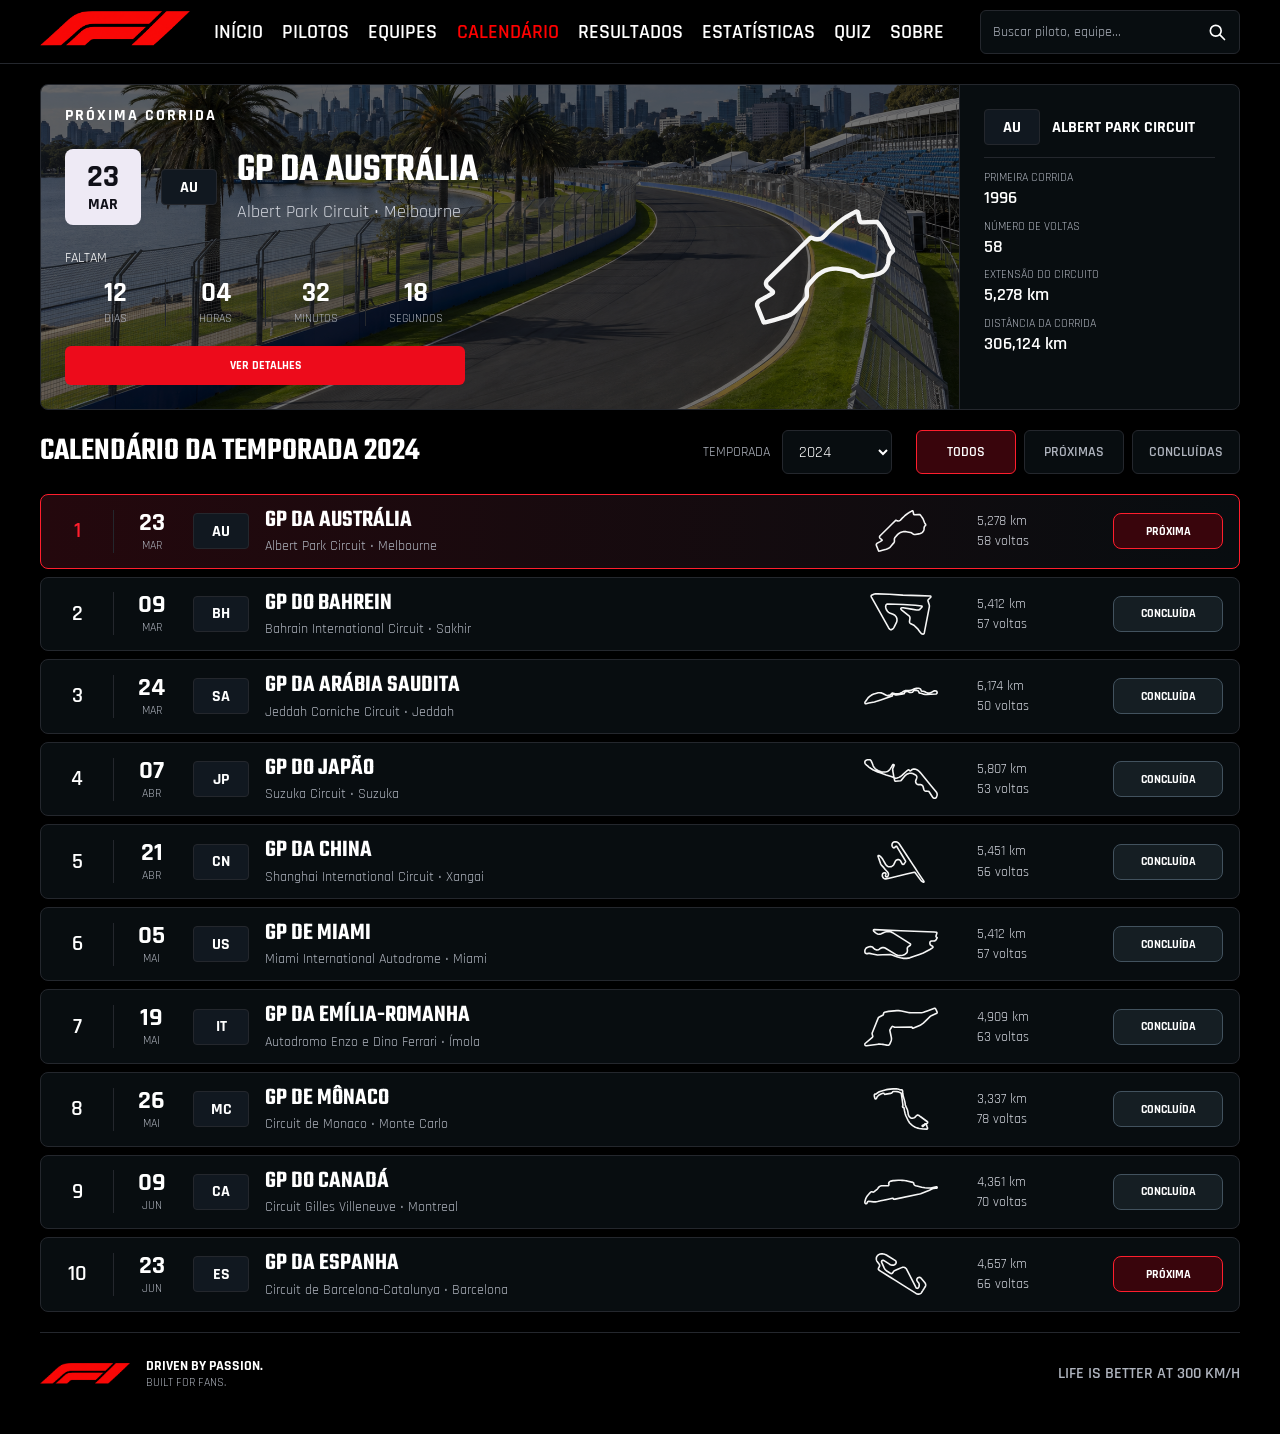
==== commit 3c7b902b: "refactor: organize media queries and extract search icon into an SVG file" ====
--- a/calendario.html
+++ b/calendario.html
@@ -31,12 +31,8 @@
       <!-- A busca será conectada na etapa de JavaScript. -->
       <div class="header-search">
         <input type="search" id="site-search" name="q" placeholder="Buscar piloto, equipe..." aria-label="Buscar piloto ou equipe" />
-        <svg class="header-search-icon" xmlns="http://www.w3.org/2000/svg" width="20" height="20" viewBox="0 0 24 24" fill="none" aria-hidden="true" focusable="false">
-          <circle cx="10.5" cy="10.5" r="6.5" stroke="currentColor" stroke-width="2" />
-          <path d="M15.5 15.5L21 21" stroke="currentColor" stroke-width="2" stroke-linecap="round" />
-        </svg>
+        <img src="assets/icons/search.svg" alt="" class="header-search-icon">
       </div>
-
     </header>
 
     <main class="calendar-page">
--- a/style.css
+++ b/style.css
@@ -28,6 +28,7 @@
 /* 04. Cabeçalho e navegação */
 .header {
     display: flex;
+    gap: 24px;
 
     align-items: center;
     min-height: 64px;
@@ -53,8 +54,8 @@
 
 .menu {
     display: flex;
-    gap: 32px;
-    margin-left: 60px;
+    gap: clamp(12px, 1.5vw, 24px);
+    margin-left: 0;
     align-items: center;
 }
 
@@ -1608,7 +1609,8 @@
     background-color: #c90917;
 }
 
-/* Responsividade: todas as media queries abaixo */
+/* Responsividade: media queries em ordem decrescente de largura. */
+/* max-width: até a largura indicada; min-width: a partir dela. */
 /* 21. Responsividade: dashboard até 1400 px */
 @media (max-width: 1400px) {
     .dashboard {
@@ -1630,7 +1632,7 @@
     }
 }
 
-/* 22. Ajustes do piloto a partir de 1101 px */
+/* 22. Ajustes do piloto a partir de 1101 px (largura mínima) */
 @media (min-width: 1101px) {
     .driver-info {
         font-size: 16px;
@@ -1744,7 +1746,59 @@
     }
 }
 
-/* 24. Responsividade: dashboard e rodapé até 600 px */
+/* 24. Responsividade: calendário até 1000 px */
+@media (max-width: 1000px) {
+    .calendar-next-race {
+        grid-template-columns: minmax(0, 1fr);
+        grid-template-areas: "preview" "circuit";
+    }
+
+    .calendar-next-race-content {
+        grid-template-columns: minmax(0, 1fr);
+    }
+
+    .calendar-race-heading {
+        display: grid;
+        grid-template-columns: 76px minmax(0, 1fr);
+    }
+
+    .calendar-race-info {
+        grid-column: 1 / -1;
+    }
+
+    .calendar-race-info h3 {
+        font-size: 32px;
+    }
+
+    .calendar-featured-track {
+        max-width: 220px;
+        justify-self: center;
+    }
+
+    .calendar-circuit-info {
+        border-left: none;
+        border-top: 1px solid #24272d;
+    }
+}
+
+/* 25. Responsividade: detalhes até 900 px */
+@media (max-width: 900px) {
+    .race-circuit-gallery,
+    .race-weekend-grid {
+        grid-template-columns: minmax(0, 1fr);
+    }
+
+    .race-circuit-map {
+        border-left: none;
+        border-top: 1px solid #24272d;
+    }
+
+    .race-track-stats {
+        grid-template-columns: repeat(2, minmax(0, 1fr));
+    }
+}
+
+/* 26. Responsividade: dashboard, rodapé e detalhes até 600 px */
 @media (max-width: 600px) {
     .driver-stats {
         position: relative;
@@ -1803,62 +1857,7 @@
         flex-basis: 100%;
         margin-left: 0;
     }
-}
-
-/* 25. Responsividade: calendário até 1000 px */
-@media (max-width: 1000px) {
-    .calendar-next-race {
-        grid-template-columns: minmax(0, 1fr);
-        grid-template-areas: "preview" "circuit";
-    }
-
-    .calendar-next-race-content {
-        grid-template-columns: minmax(0, 1fr);
-    }
-
-    .calendar-race-heading {
-        display: grid;
-        grid-template-columns: 76px minmax(0, 1fr);
-    }
-
-    .calendar-race-info {
-        grid-column: 1 / -1;
-    }
-
-    .calendar-race-info h3 {
-        font-size: 32px;
-    }
-
-    .calendar-featured-track {
-        max-width: 220px;
-        justify-self: center;
-    }
-
-    .calendar-circuit-info {
-        border-left: none;
-        border-top: 1px solid #24272d;
-    }
-}
-
-/* 26. Responsividade: detalhes até 900 px */
-@media (max-width: 900px) {
-    .race-circuit-gallery,
-    .race-weekend-grid {
-        grid-template-columns: minmax(0, 1fr);
-    }
-
-    .race-circuit-map {
-        border-left: none;
-        border-top: 1px solid #24272d;
-    }
-
-    .race-track-stats {
-        grid-template-columns: repeat(2, minmax(0, 1fr));
-    }
-}
-
-/* 27. Responsividade: detalhes até 600 px */
-@media (max-width: 600px) {
+
     .race-details-page {
         gap: 24px;
     }
@@ -1899,7 +1898,7 @@
     }
 }
 
-/* 28. Responsividade: detalhes até 400 px */
+/* 27. Responsividade: detalhes até 400 px */
 @media (max-width: 400px) {
     .race-track-stats {
         grid-template-columns: minmax(0, 1fr);
